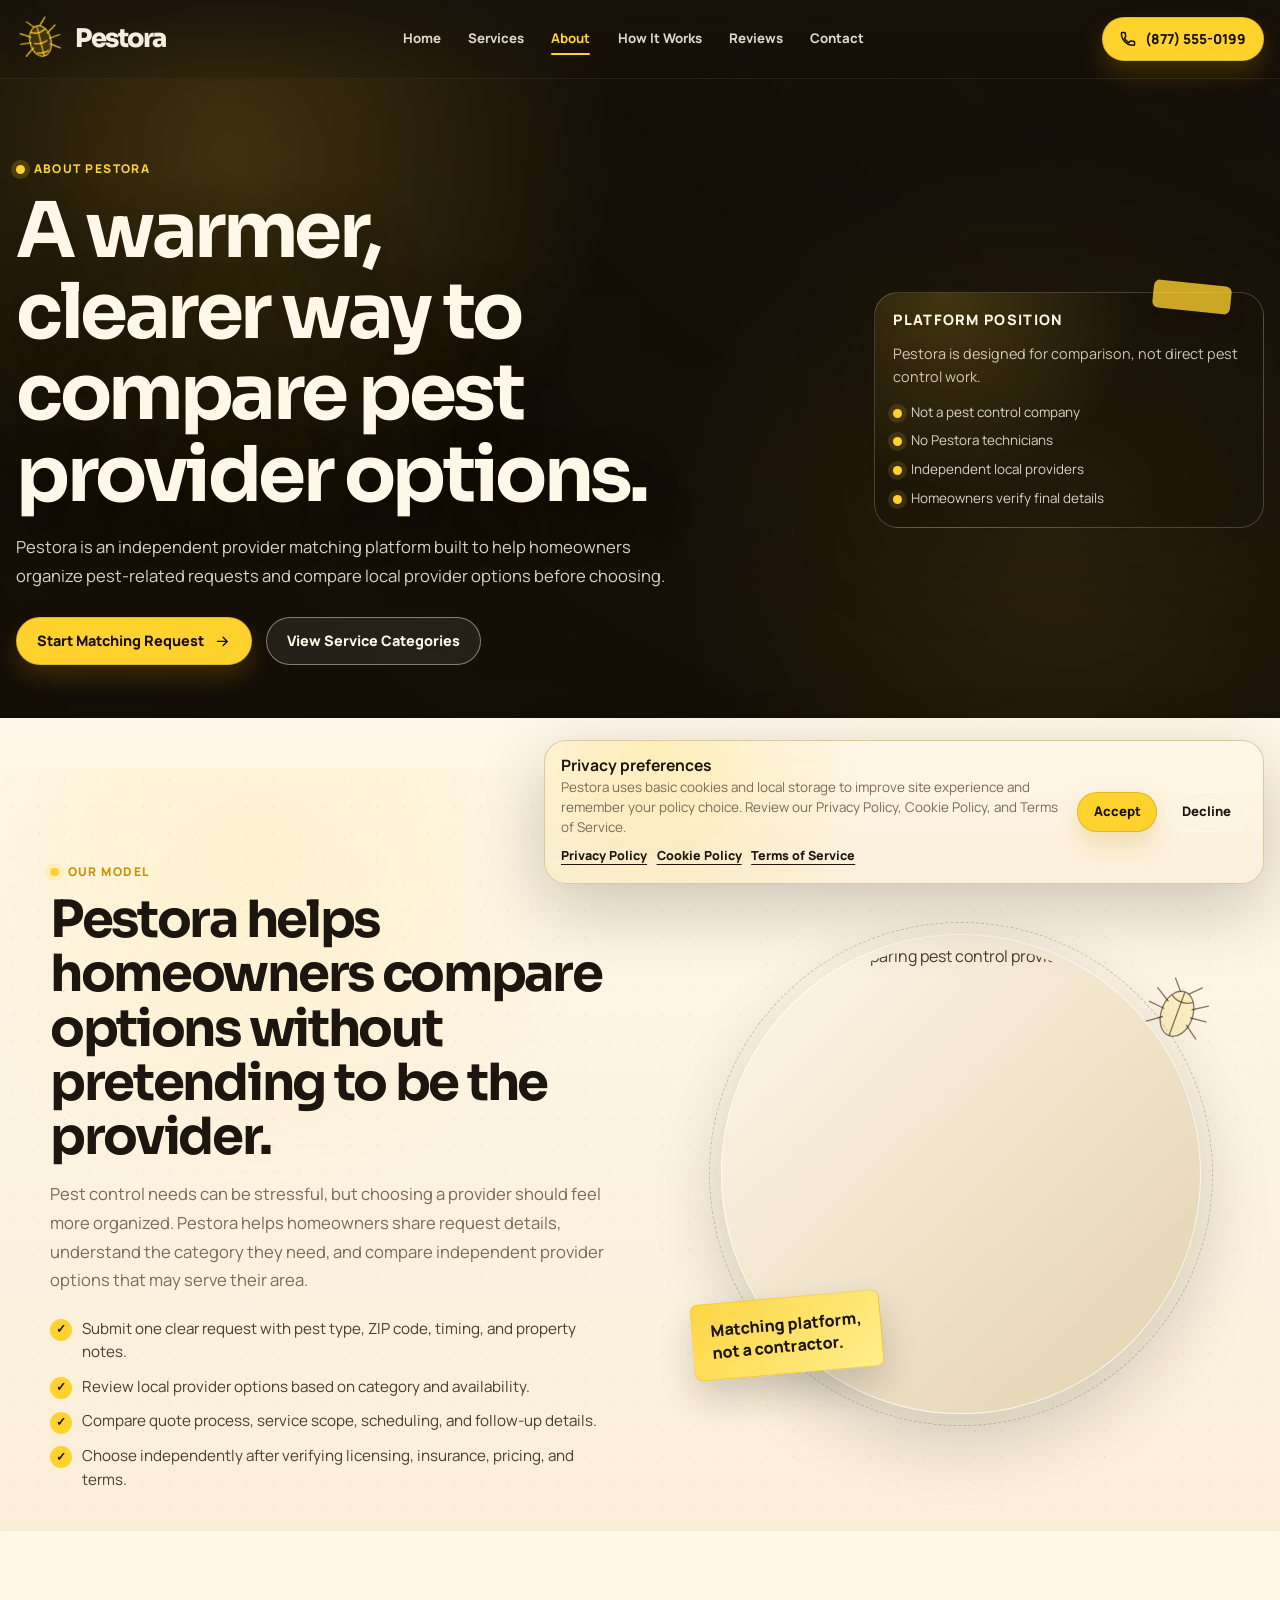
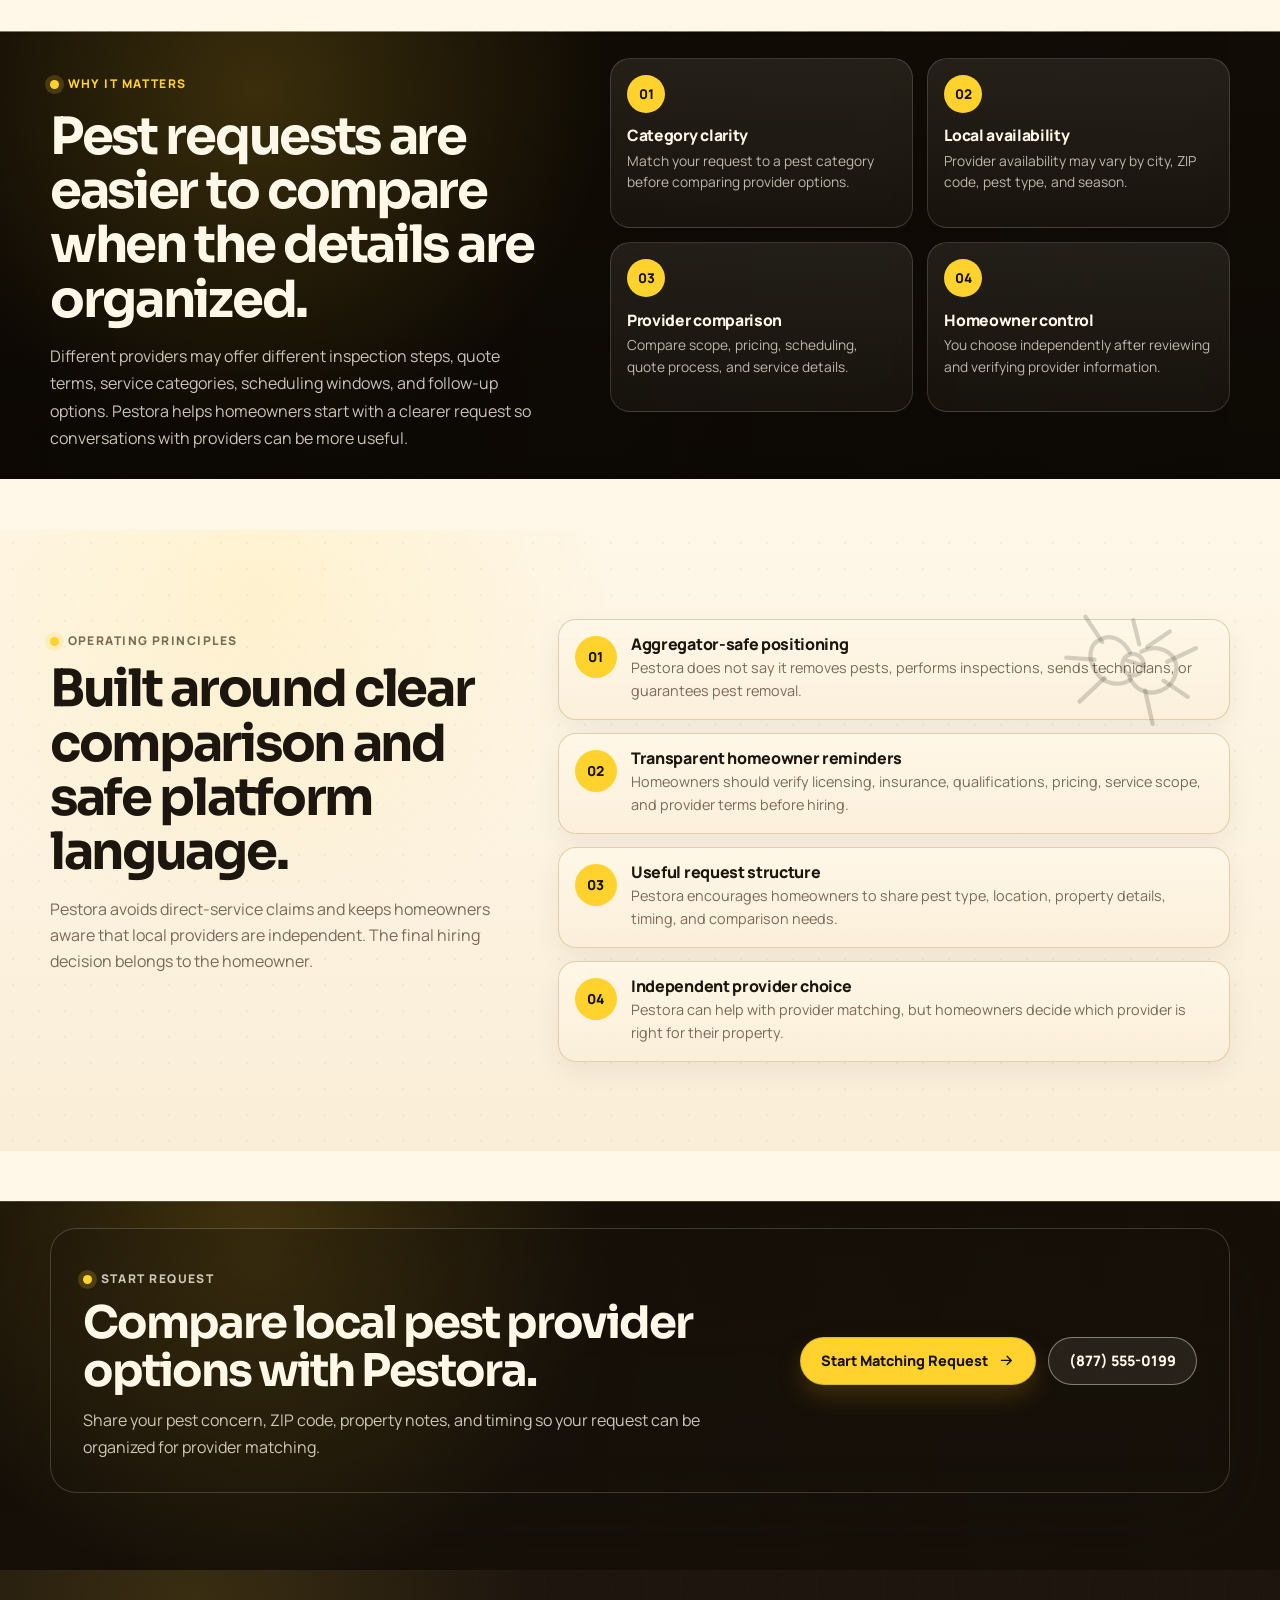
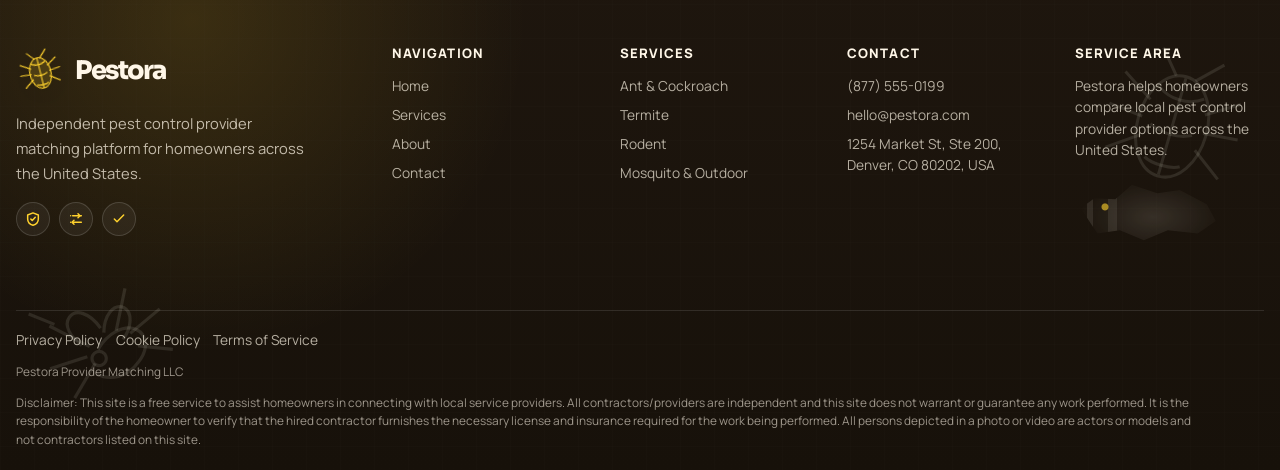
==== about.html @ 991c5f92 "add structure and styles" ====
<!DOCTYPE html>
<html lang="en">

<head>
    <meta charset="UTF-8">
    <meta name="viewport" content="width=device-width, initial-scale=1.0">
    <title>About Pestora | Independent Pest Provider Matching Platform</title>
    <meta name="description"
        content="Learn how Pestora helps homeowners organize pest control requests and compare independent local provider options.">

    <link rel="icon" type="image/svg+xml" href="./assets/icons/favicon.svg">
    <link rel="icon" type="image/x-icon" href="./assets/icons/favicon.ico">

    <link rel="stylesheet" href="./css/style.css">
</head>

<body>
    <div data-site-header></div>

    <main id="main">
        <section class="about-hero" aria-labelledby="aboutHeroTitle">
            <div class="container-wide about-hero-grid">
                <div class="about-hero-copy reveal-up">
                    <p class="eyebrow">About Pestora</p>

                    <h1 id="aboutHeroTitle">
                        A warmer, clearer way to compare pest provider options.
                    </h1>

                    <p class="lead">
                        <span data-company-name>Pestora</span> is an independent provider matching platform built to
                        help
                        homeowners organize pest-related requests and compare local provider options before choosing.
                    </p>

                    <div class="about-hero-actions">
                        <a class="btn btn-primary" href="contact.html">
                            <span>Start Matching Request</span>
                            <svg viewBox="0 0 24 24" aria-hidden="true">
                                <path d="M5 12h14M13 6l6 6-6 6"></path>
                            </svg>
                        </a>

                        <a class="btn btn-ghost" href="services.html">
                            <span>View Service Categories</span>
                        </a>
                    </div>
                </div>

                <aside class="about-hero-card reveal-up" aria-label="Pestora platform position">
                    <h2>Platform position</h2>

                    <p>
                        Pestora is designed for comparison, not direct pest control work.
                    </p>

                    <ul class="about-hero-list">
                        <li>Not a pest control company</li>
                        <li>No Pestora technicians</li>
                        <li>Independent local providers</li>
                        <li>Homeowners verify final details</li>
                    </ul>
                </aside>
            </div>

            <div class="torn-paper-bottom" aria-hidden="true"></div>
        </section>

        <section class="about-model paper-section" aria-labelledby="aboutModelTitle">
            <div class="container about-model-grid">
                <div class="about-model-copy reveal-up">
                    <p class="eyebrow">Our model</p>

                    <h2 id="aboutModelTitle">
                        Pestora helps homeowners compare options without pretending to be the provider.
                    </h2>

                    <p class="lead">
                        Pest control needs can be stressful, but choosing a provider should feel more organized.
                        Pestora helps homeowners share request details, understand the category they need, and compare
                        independent provider options that may serve their area.
                    </p>

                    <ul class="about-model-list" aria-label="How Pestora helps">
                        <li>Submit one clear request with pest type, ZIP code, timing, and property notes.</li>
                        <li>Review local provider options based on category and availability.</li>
                        <li>Compare quote process, service scope, scheduling, and follow-up details.</li>
                        <li>Choose independently after verifying licensing, insurance, pricing, and terms.</li>
                    </ul>
                </div>

                <div class="about-model-media reveal-up">
                    <div class="about-round-photo">
                        <img src="./assets/images/about-pestora.jpg"
                            alt="Homeowner comparing pest control provider options" loading="lazy">
                    </div>

                    <div class="paper-note about-floating-note">
                        Matching platform,<br>
                        not a contractor.
                    </div>

                    <div class="about-floating-bug" aria-hidden="true">
                        <svg viewBox="0 0 96 96">
                            <path d="M27 52c0-17 9-31 21-31s21 14 21 31-9 31-21 31-21-14-21-31Z"></path>
                            <path d="M34 31c8 6 20 6 28 0"></path>
                            <path d="M48 22v60"></path>
                            <path d="M31 40 12 28M29 51 8 49M31 62 13 75"></path>
                            <path d="M65 40l19-12M67 51l21-2M65 62l18 13"></path>
                            <path d="M42 22 30 8M54 22 68 8"></path>
                        </svg>
                    </div>
                </div>
            </div>

            <div class="torn-paper-bottom" aria-hidden="true"></div>
        </section>

        <section class="about-dark-strip" aria-labelledby="aboutStripTitle">
            <div class="torn-paper-top" aria-hidden="true"></div>

            <div class="container about-strip-grid">
                <div class="about-strip-copy reveal-up">
                    <p class="eyebrow">Why it matters</p>

                    <h2 id="aboutStripTitle">
                        Pest requests are easier to compare when the details are organized.
                    </h2>

                    <p>
                        Different providers may offer different inspection steps, quote terms, service categories,
                        scheduling windows, and follow-up options. Pestora helps homeowners start with a clearer request
                        so conversations with providers can be more useful.
                    </p>
                </div>

                <div class="about-strip-points">
                    <article class="about-strip-point reveal-up">
                        <span>01</span>
                        <h3>Category clarity</h3>
                        <p>
                            Match your request to a pest category before comparing provider options.
                        </p>
                    </article>

                    <article class="about-strip-point reveal-up">
                        <span>02</span>
                        <h3>Local availability</h3>
                        <p>
                            Provider availability may vary by city, ZIP code, pest type, and season.
                        </p>
                    </article>

                    <article class="about-strip-point reveal-up">
                        <span>03</span>
                        <h3>Provider comparison</h3>
                        <p>
                            Compare scope, pricing, scheduling, quote process, and service details.
                        </p>
                    </article>

                    <article class="about-strip-point reveal-up">
                        <span>04</span>
                        <h3>Homeowner control</h3>
                        <p>
                            You choose independently after reviewing and verifying provider information.
                        </p>
                    </article>
                </div>
            </div>

            <div class="torn-paper-bottom" aria-hidden="true"></div>
        </section>

        <section class="about-values paper-section" aria-labelledby="aboutValuesTitle">
            <div class="decor-insect" aria-hidden="true">
                <svg viewBox="0 0 80 80">
                    <path d="M38 35c-5-5-11-6-15-2-5 4-3 11 2 15 5 5 13 4 17-1"></path>
                    <path d="M43 33c5-5 12-5 16-1 4 5 3 12-2 16-5 4-12 3-16-2"></path>
                    <path d="M38 39h8"></path>
                    <path d="M24 34 13 25M23 43 10 46M30 50 22 64"></path>
                    <path d="M56 34 67 24M57 43l13 4M50 50l8 14"></path>
                    <path d="M41 30 35 20M45 30l8-10"></path>
                    <circle cx="41" cy="40" r="5"></circle>
                </svg>
            </div>

            <div class="container about-values-grid">
                <div class="about-values-copy reveal-up">
                    <p class="eyebrow">Operating principles</p>

                    <h2 id="aboutValuesTitle">
                        Built around clear comparison and safe platform language.
                    </h2>

                    <p>
                        Pestora avoids direct-service claims and keeps homeowners aware that local providers are
                        independent. The final hiring decision belongs to the homeowner.
                    </p>
                </div>

                <div class="values-list">
                    <article class="value-card reveal-up">
                        <div class="value-number" aria-hidden="true">01</div>
                        <div>
                            <h3>Aggregator-safe positioning</h3>
                            <p>
                                Pestora does not say it removes pests, performs inspections, sends technicians, or
                                guarantees pest removal.
                            </p>
                        </div>
                    </article>

                    <article class="value-card reveal-up">
                        <div class="value-number" aria-hidden="true">02</div>
                        <div>
                            <h3>Transparent homeowner reminders</h3>
                            <p>
                                Homeowners should verify licensing, insurance, qualifications, pricing, service scope,
                                and provider terms before hiring.
                            </p>
                        </div>
                    </article>

                    <article class="value-card reveal-up">
                        <div class="value-number" aria-hidden="true">03</div>
                        <div>
                            <h3>Useful request structure</h3>
                            <p>
                                Pestora encourages homeowners to share pest type, location, property details, timing,
                                and comparison needs.
                            </p>
                        </div>
                    </article>

                    <article class="value-card reveal-up">
                        <div class="value-number" aria-hidden="true">04</div>
                        <div>
                            <h3>Independent provider choice</h3>
                            <p>
                                Pestora can help with provider matching, but homeowners decide which provider is right
                                for their property.
                            </p>
                        </div>
                    </article>
                </div>
            </div>
        </section>

        <section class="about-cta" aria-labelledby="aboutCtaTitle">
            <div class="torn-paper-top" aria-hidden="true"></div>

            <div class="container">
                <div class="about-cta-inner reveal-up">
                    <div>
                        <p class="eyebrow">Start request</p>

                        <h2 id="aboutCtaTitle">
                            Compare local pest provider options with Pestora.
                        </h2>

                        <p>
                            Share your pest concern, ZIP code, property notes, and timing so your request can be
                            organized for provider matching.
                        </p>
                    </div>

                    <div class="about-cta-actions">
                        <a class="btn btn-primary" href="contact.html">
                            <span>Start Matching Request</span>
                            <svg viewBox="0 0 24 24" aria-hidden="true">
                                <path d="M5 12h14M13 6l6 6-6 6"></path>
                            </svg>
                        </a>

                        <a class="btn btn-ghost" href="tel:+18775550199" data-phone-link>
                            <span data-phone-button-text>Call Pestora</span>
                        </a>
                    </div>
                </div>
            </div>
        </section>
    </main>

    <div data-site-footer></div>
    <div data-policy-banner></div>

    <script src="./js/config.js"></script>
    <script src="./js/main.js"></script>
    <script src="./js/about.js"></script>
</body>

</html>
---- css/style.css ----
@import url("https://fonts.googleapis.com/css2?family=Manrope:wght@400;500;600;700;800&family=Sora:wght@500;600;700;800&display=swap");

@import url("./home.css");
@import url("./services.css");
@import url("./about.css");
@import url("./contact.css");
@import url("./service-page.css");
@import url("./legal.css");

:root {
    --color-bg: #F2E6D1;
    --color-paper: #FFF7E8;
    --color-paper-2: #EAD7B8;

    --color-surface: #FFFFFF;
    --color-surface-warm: #FAEED8;

    --color-heading: #1D160E;
    --color-text: #493D2F;
    --color-muted: #7B6A55;

    --color-accent: #FFD22E;
    --color-accent-hover: #E7B900;
    --color-accent-strong: #C79200;
    --color-accent-soft: #FFF0A8;

    --color-dark: #17110A;
    --color-dark-soft: #2A2117;

    --color-border: #D8C49D;
    --color-border-dark: rgba(255, 255, 255, 0.18);

    --shadow-soft: 0 18px 48px rgba(29, 22, 14, 0.10);
    --shadow-card: 0 14px 36px rgba(29, 22, 14, 0.13);
    --shadow-deep: 0 28px 80px rgba(23, 17, 10, 0.28);

    --font-body: "Manrope", sans-serif;
    --font-heading: "Sora", sans-serif;

    --container: 1180px;
    --container-wide: 1320px;

    --header-height: 78px;

    --radius-sm: 12px;
    --radius-md: 18px;
    --radius-lg: 24px;
    --radius-xl: 34px;

    --transition: 220ms ease;
    --transition-slow: 420ms cubic-bezier(.2, .8, .2, 1);
}

*,
*::before,
*::after {
    box-sizing: border-box;
}

html {
    min-width: 320px;
    scroll-behavior: smooth;
    overflow-x: clip;
    background: var(--color-bg);
}

body {
    margin: 0;
    min-width: 320px;
    overflow-x: clip;
    color: var(--color-text);
    font-family: var(--font-body);
    font-size: 16px;
    line-height: 1.65;
    background:
        radial-gradient(circle at 12% 10%, rgba(255, 210, 46, 0.13), transparent 25rem),
        radial-gradient(circle at 90% 20%, rgba(120, 82, 41, 0.12), transparent 28rem),
        linear-gradient(180deg, rgba(255, 247, 232, 0.8), rgba(242, 230, 209, 1)),
        var(--color-bg);
}

body::before {
    content: "";
    position: fixed;
    inset: 0;
    z-index: -2;
    pointer-events: none;
    opacity: 0.33;
    background-image:
        linear-gradient(rgba(29, 22, 14, 0.025) 1px, transparent 1px),
        linear-gradient(90deg, rgba(29, 22, 14, 0.025) 1px, transparent 1px);
    background-size: 38px 38px;
    mask-image: linear-gradient(to bottom, rgba(0, 0, 0, 0.9), transparent 75%);
}

body::after {
    content: "";
    position: fixed;
    inset: 0;
    z-index: -1;
    pointer-events: none;
    opacity: 0.22;
    background-image:
        radial-gradient(circle at 20% 30%, rgba(29, 22, 14, 0.16) 0 1px, transparent 1.3px),
        radial-gradient(circle at 70% 60%, rgba(29, 22, 14, 0.12) 0 1px, transparent 1.2px);
    background-size: 34px 34px, 47px 47px;
    mix-blend-mode: multiply;
}

body.menu-open {
    overflow: hidden;
}

img,
picture,
svg {
    display: block;
    max-width: 100%;
}

img {
    height: auto;
}

svg {
    width: 1em;
    height: 1em;
}

a {
    color: inherit;
    text-decoration: none;
}

button,
input,
textarea,
select {
    font: inherit;
}

button {
    cursor: pointer;
}

button,
input,
textarea,
select {
    border-radius: 0;
}

:focus-visible {
    outline: 3px solid rgba(255, 210, 46, 0.92);
    outline-offset: 4px;
}

::selection {
    color: var(--color-dark);
    background: var(--color-accent);
}

main {
    position: relative;
    z-index: 1;
}

section {
    position: relative;
}

h1,
h2,
h3,
h4 {
    margin: 0;
    color: var(--color-heading);
    font-family: var(--font-heading);
    line-height: 1.06;
    letter-spacing: -0.045em;
}

h1 {
    font-size: clamp(2.6rem, 6vw, 5.2rem);
}

h2 {
    font-size: clamp(2rem, 4vw, 3.4rem);
}

h3 {
    font-size: clamp(1.18rem, 2vw, 1.6rem);
}

p {
    margin: 0;
}

address {
    font-style: normal;
}

.container {
    width: min(100% - 32px, var(--container));
    margin-inline: auto;
}

.container-wide {
    width: min(100% - 32px, var(--container-wide));
    margin-inline: auto;
}

.section {
    padding-block: clamp(3.2rem, 7vw, 6.6rem);
}

.section-tight {
    padding-block: clamp(2.4rem, 5vw, 4.6rem);
}

.section-heading {
    max-width: 760px;
    margin-inline: auto;
    text-align: center;
}

.section-heading-left {
    margin-inline: 0;
    text-align: left;
}

.section-heading .eyebrow,
.section-heading-left .eyebrow,
.eyebrow,
.kicker {
    display: inline-flex;
    align-items: center;
    gap: 0.55rem;
    width: fit-content;
    margin-bottom: 0.95rem;
    color: var(--color-accent-strong);
    font-size: 0.75rem;
    font-weight: 800;
    line-height: 1;
    letter-spacing: 0.12em;
    text-transform: uppercase;
}

.eyebrow::before,
.kicker::before {
    content: "";
    width: 0.55rem;
    height: 0.55rem;
    border-radius: 999px;
    background: var(--color-accent);
    box-shadow: 0 0 0 5px rgba(255, 210, 46, 0.18);
}

.section-heading p,
.section-heading-left p,
.lead {
    max-width: 660px;
    margin-top: 1.05rem;
    color: var(--color-muted);
    font-size: clamp(1rem, 1.3vw, 1.12rem);
    line-height: 1.72;
}

.text-link {
    display: inline-flex;
    align-items: center;
    gap: 0.45rem;
    color: var(--color-heading);
    font-weight: 800;
    text-decoration: underline;
    text-decoration-color: rgba(199, 146, 0, 0.35);
    text-decoration-thickness: 2px;
    text-underline-offset: 5px;
    transition: color var(--transition), text-decoration-color var(--transition);
}

.text-link:hover {
    color: var(--color-accent-strong);
    text-decoration-color: var(--color-accent);
}

.skip-link {
    position: fixed;
    top: 1rem;
    left: 1rem;
    z-index: 999;
    transform: translateY(-160%);
    padding: 0.75rem 1rem;
    border-radius: 999px;
    color: var(--color-dark);
    background: var(--color-accent);
    font-weight: 800;
    box-shadow: var(--shadow-card);
    transition: transform var(--transition);
}

.skip-link:focus {
    transform: translateY(0);
}

.btn {
    --btn-bg: var(--color-accent);
    --btn-color: var(--color-dark);
    --btn-border: rgba(29, 22, 14, 0.14);

    position: relative;
    isolation: isolate;
    display: inline-flex;
    align-items: center;
    justify-content: center;
    gap: 0.65rem;
    min-height: 48px;
    padding: 0.78rem 1.25rem;
    overflow: hidden;
    border: 1px solid var(--btn-border);
    border-radius: 999px;
    color: var(--btn-color);
    background: var(--btn-bg);
    font-size: 0.9rem;
    font-weight: 850;
    line-height: 1;
    box-shadow: 0 12px 24px rgba(199, 146, 0, 0.22);
    transition:
        transform var(--transition),
        box-shadow var(--transition),
        background var(--transition),
        color var(--transition),
        border-color var(--transition);
}

.btn::before {
    content: "";
    position: absolute;
    inset: 1px;
    z-index: -1;
    border-radius: inherit;
    background:
        linear-gradient(110deg, transparent 0%, rgba(255, 255, 255, 0.55) 42%, transparent 62%);
    transform: translateX(-140%);
    transition: transform 700ms ease;
}

.btn:hover {
    transform: translateY(-2px);
    background: var(--color-accent-hover);
    box-shadow: 0 16px 34px rgba(199, 146, 0, 0.28);
}

.btn:hover::before {
    transform: translateX(140%);
}

.btn svg {
    width: 1.05rem;
    height: 1.05rem;
    fill: none;
    stroke: currentColor;
    stroke-width: 2;
    stroke-linecap: round;
    stroke-linejoin: round;
}

.btn-primary {
    --btn-bg: var(--color-accent);
    --btn-color: var(--color-dark);
}

.btn-secondary,
.btn-ghost {
    --btn-bg: rgba(255, 247, 232, 0.08);
    --btn-color: currentColor;
    --btn-border: rgba(255, 255, 255, 0.42);

    box-shadow: none;
    backdrop-filter: blur(14px);
}

.btn-ghost:hover,
.btn-secondary:hover {
    color: var(--color-dark);
    border-color: var(--color-accent);
    background: var(--color-accent);
}

.btn-dark {
    --btn-bg: var(--color-dark);
    --btn-color: var(--color-paper);
    --btn-border: rgba(255, 255, 255, 0.12);

    box-shadow: 0 18px 40px rgba(23, 17, 10, 0.22);
}

.btn-dark:hover {
    color: var(--color-dark);
    background: var(--color-accent);
}

.btn-small {
    min-height: 40px;
    padding: 0.62rem 0.95rem;
    font-size: 0.82rem;
}

.paper-section {
    position: relative;
    isolation: isolate;
    background:
        radial-gradient(circle at 20% 10%, rgba(255, 210, 46, 0.13), transparent 22rem),
        linear-gradient(180deg, rgba(255, 247, 232, 0.98), rgba(250, 238, 216, 0.96));
}

.paper-section::before {
    content: "";
    position: absolute;
    inset: 0;
    z-index: -2;
    opacity: 0.28;
    pointer-events: none;
    background-image:
        radial-gradient(circle, rgba(29, 22, 14, 0.15) 0 1px, transparent 1.2px);
    background-size: 26px 26px;
}

.torn-top::before,
.torn-bottom::after {
    content: "";
    position: absolute;
    left: 0;
    z-index: 5;
    width: 100%;
    height: clamp(28px, 4vw, 54px);
    pointer-events: none;
    background:
        linear-gradient(135deg, transparent 0 28%, currentColor 29% 72%, transparent 73% 100%) 0 0 / 86px 100% repeat-x,
        linear-gradient(45deg, transparent 0 33%, currentColor 34% 70%, transparent 71% 100%) 22px 0 / 102px 100% repeat-x;
    color: var(--color-paper);
    filter: drop-shadow(0 6px 5px rgba(29, 22, 14, 0.08));
}

.torn-top::before {
    top: -1px;
    transform: rotate(180deg);
}

.torn-bottom::after {
    bottom: -1px;
}

.torn-paper-top,
.torn-paper-bottom {
    position: absolute;
    left: 0;
    z-index: 7;
    width: 100%;
    height: clamp(30px, 4vw, 58px);
    pointer-events: none;
    color: var(--color-paper);
    background:
        radial-gradient(36px 20px at 18px 3px, transparent 18px, currentColor 19px),
        radial-gradient(44px 24px at 52px 2px, transparent 21px, currentColor 22px),
        radial-gradient(40px 22px at 88px 4px, transparent 19px, currentColor 20px);
    background-size: 122px 100%;
    background-repeat: repeat-x;
    filter: drop-shadow(0 7px 6px rgba(29, 22, 14, 0.12));
}

.torn-paper-top {
    top: -1px;
    transform: rotate(180deg);
}

.torn-paper-bottom {
    bottom: -1px;
}

.paper-note {
    display: inline-flex;
    align-items: center;
    justify-content: center;
    max-width: 230px;
    padding: 1rem 1.15rem;
    border: 1px solid rgba(199, 146, 0, 0.28);
    border-radius: 8px;
    color: var(--color-heading);
    background:
        linear-gradient(135deg, rgba(255, 210, 46, 0.88), rgba(255, 239, 137, 0.95));
    font-weight: 850;
    line-height: 1.35;
    box-shadow: 0 18px 35px rgba(29, 22, 14, 0.18);
    transform: rotate(-5deg);
}

.insect-line,
.decor-insect {
    position: absolute;
    z-index: 2;
    color: rgba(29, 22, 14, 0.16);
    pointer-events: none;
}

.decor-insect svg,
.insect-line svg {
    width: 100%;
    height: 100%;
    fill: none;
    stroke: currentColor;
    stroke-width: 2;
    stroke-linecap: round;
    stroke-linejoin: round;
}

.site-header {
    position: fixed;
    top: 0;
    left: 0;
    z-index: 100;
    width: 100%;
    min-height: var(--header-height);
    color: rgba(255, 247, 232, 0.96);
    background:
        linear-gradient(180deg, rgba(23, 17, 10, 0.74), rgba(23, 17, 10, 0.18));
    backdrop-filter: blur(12px);
    border-bottom: 1px solid rgba(255, 255, 255, 0.08);
}

.site-header-inner {
    display: grid;
    grid-template-columns: auto 1fr auto;
    align-items: center;
    gap: clamp(1rem, 2vw, 2.4rem);
    min-height: var(--header-height);
}

.site-logo {
    display: inline-flex;
    align-items: center;
    gap: 0.7rem;
    width: fit-content;
    min-width: 0;
    color: inherit;
}

.site-logo-mark {
    position: relative;
    display: inline-flex;
    align-items: center;
    justify-content: center;
    width: 3rem;
    min-width: 3rem;
    height: 3rem;
    color: var(--color-accent);
    transform: rotate(-14deg);
    transition:
        color var(--transition),
        transform var(--transition-slow),
        filter var(--transition);
}

.site-logo-mark svg {
    width: 100%;
    height: 100%;
    fill: rgba(255, 210, 46, 0.16);
    stroke: currentColor;
    stroke-width: 2.2;
    stroke-linecap: round;
    stroke-linejoin: round;
    filter: drop-shadow(0 6px 12px rgba(0, 0, 0, 0.22));
}

.site-logo:hover .site-logo-mark {
    color: var(--color-accent-hover);
    transform: rotate(-8deg) translateY(-1px);
    filter: saturate(1.2);
}

.site-logo-text {
    display: block;
    color: currentColor;
    font-family: var(--font-heading);
    font-size: clamp(1.35rem, 2vw, 2rem);
    font-weight: 800;
    line-height: 1;
    letter-spacing: -0.06em;
}

.site-logo-copy {
    display: grid;
    gap: 0.08rem;
}

.site-nav {
    display: flex;
    align-items: center;
    justify-content: center;
    gap: clamp(0.5rem, 1vw, 1.2rem);
}

.site-nav-link {
    position: relative;
    padding: 0.7rem 0.45rem;
    color: currentColor;
    font-size: 0.83rem;
    font-weight: 750;
    opacity: 0.9;
    transition: color var(--transition), opacity var(--transition);
}

.site-nav-link::after {
    content: "";
    position: absolute;
    left: 0.45rem;
    right: 0.45rem;
    bottom: 0.36rem;
    height: 2px;
    border-radius: 999px;
    background: var(--color-accent);
    transform: scaleX(0);
    transform-origin: right;
    transition: transform var(--transition);
}

.site-nav-link:hover,
.site-nav-link.is-active {
    opacity: 1;
    color: var(--color-accent);
}

.site-nav-link:hover::after,
.site-nav-link.is-active::after {
    transform: scaleX(1);
    transform-origin: left;
}

.site-header-actions {
    display: inline-flex;
    align-items: center;
    justify-content: flex-end;
    gap: 0.75rem;
}

.header-phone {
    display: inline-flex;
    align-items: center;
    justify-content: center;
    gap: 0.55rem;
    min-height: 44px;
    padding: 0.72rem 1.08rem;
    border: 1px solid rgba(29, 22, 14, 0.12);
    border-radius: 999px;
    color: var(--color-dark);
    background: var(--color-accent);
    font-size: 0.86rem;
    font-weight: 900;
    line-height: 1;
    box-shadow: 0 12px 26px rgba(199, 146, 0, 0.24);
    transition:
        transform var(--transition),
        background var(--transition),
        box-shadow var(--transition);
}

.header-phone:hover {
    transform: translateY(-2px);
    background: var(--color-accent-hover);
    box-shadow: 0 18px 36px rgba(199, 146, 0, 0.28);
}

.header-phone-icon {
    display: inline-flex;
    width: 1rem;
    height: 1rem;
}

.header-phone svg {
    width: 1rem;
    height: 1rem;
    fill: none;
    stroke: currentColor;
    stroke-width: 2.3;
    stroke-linecap: round;
    stroke-linejoin: round;
}

.menu-toggle,
.mobile-menu-close {
    display: none;
    align-items: center;
    justify-content: center;
    width: 46px;
    height: 46px;
    border: 1px solid rgba(255, 255, 255, 0.24);
    border-radius: 999px;
    color: currentColor;
    background: rgba(255, 247, 232, 0.08);
    backdrop-filter: blur(14px);
    transition:
        transform var(--transition),
        background var(--transition),
        color var(--transition),
        border-color var(--transition);
}

.menu-toggle:hover,
.mobile-menu-close:hover {
    transform: translateY(-1px);
    color: var(--color-dark);
    border-color: var(--color-accent);
    background: var(--color-accent);
}

.menu-toggle svg,
.mobile-menu-close svg {
    width: 1.35rem;
    height: 1.35rem;
    fill: none;
    stroke: currentColor;
    stroke-width: 2.3;
    stroke-linecap: round;
    stroke-linejoin: round;
}

.mobile-menu {
    position: fixed;
    inset: 0;
    z-index: 220;
    display: grid;
    place-items: stretch;
}

.mobile-menu[hidden] {
    display: none;
}

.mobile-menu-backdrop {
    position: absolute;
    inset: 0;
    border: 0;
    background: rgba(23, 17, 10, 0.72);
    backdrop-filter: blur(7px);
    opacity: 0;
    transition: opacity 260ms ease;
}

.mobile-menu-panel {
    position: relative;
    justify-self: end;
    display: grid;
    grid-template-rows: auto auto auto 1fr;
    gap: 1.2rem;
    width: min(100%, 440px);
    min-height: 100dvh;
    padding: 1.05rem;
    color: var(--color-heading);
    background:
        radial-gradient(circle at 20% 0%, rgba(255, 210, 46, 0.24), transparent 17rem),
        linear-gradient(180deg, var(--color-paper), var(--color-surface-warm));
    box-shadow: -28px 0 90px rgba(23, 17, 10, 0.34);
    transform: translateX(105%);
    transition: transform 320ms cubic-bezier(.2, .8, .2, 1);
    overflow-y: auto;
}

.mobile-menu.is-open .mobile-menu-backdrop {
    opacity: 1;
}

.mobile-menu.is-open .mobile-menu-panel {
    transform: translateX(0);
}

.mobile-menu-top {
    display: flex;
    align-items: center;
    justify-content: space-between;
    gap: 1rem;
    padding-bottom: 0.75rem;
    border-bottom: 1px solid rgba(216, 196, 157, 0.7);
}

.mobile-menu-top .site-logo {
    color: var(--color-heading);
}

.mobile-menu-top .site-logo-mark {
    color: var(--color-accent-strong);
}

.mobile-menu-close {
    display: inline-flex;
    color: var(--color-heading);
    border-color: rgba(29, 22, 14, 0.14);
    background: rgba(255, 255, 255, 0.45);
}

.mobile-nav {
    display: grid;
    gap: 0.45rem;
}

.mobile-nav-link {
    display: flex;
    align-items: center;
    justify-content: space-between;
    min-height: 48px;
    padding: 0.85rem 0.95rem;
    border: 1px solid rgba(216, 196, 157, 0.76);
    border-radius: 16px;
    color: var(--color-heading);
    background: rgba(255, 255, 255, 0.38);
    font-weight: 850;
    transition:
        transform var(--transition),
        border-color var(--transition),
        background var(--transition);
}

.mobile-nav-link::after {
    content: "→";
    color: var(--color-accent-strong);
}

.mobile-nav-link:hover,
.mobile-nav-link.is-active {
    transform: translateX(3px);
    border-color: var(--color-accent);
    background: rgba(255, 210, 46, 0.2);
}

.mobile-menu-services {
    display: grid;
    gap: 0.7rem;
    padding: 0.95rem;
    border: 1px dashed rgba(123, 106, 85, 0.45);
    border-radius: 20px;
    background: rgba(255, 247, 232, 0.58);
}

.mobile-menu-label {
    color: var(--color-muted);
    font-size: 0.78rem;
    font-weight: 850;
    letter-spacing: 0.1em;
    text-transform: uppercase;
}

.mobile-service-list {
    display: grid;
    grid-template-columns: 1fr 1fr;
    gap: 0.55rem;
}

.mobile-service-link {
    display: flex;
    align-items: center;
    min-height: 42px;
    padding: 0.7rem 0.75rem;
    border: 1px solid rgba(216, 196, 157, 0.68);
    border-radius: 14px;
    color: var(--color-heading);
    background: rgba(255, 255, 255, 0.48);
    font-size: 0.85rem;
    font-weight: 800;
}

.mobile-service-link:hover {
    border-color: var(--color-accent);
    background: rgba(255, 210, 46, 0.18);
}

.mobile-menu-contact {
    align-self: end;
    display: grid;
    gap: 0.65rem;
    padding-top: 0.5rem;
}

.mobile-menu-contact a {
    display: flex;
    align-items: center;
    gap: 0.65rem;
    min-height: 46px;
    padding: 0.8rem 0.95rem;
    border-radius: 999px;
    color: var(--color-paper);
    background: var(--color-dark);
    font-size: 0.9rem;
    font-weight: 850;
}

.mobile-menu-contact svg {
    width: 1rem;
    height: 1rem;
    fill: none;
    stroke: var(--color-accent);
    stroke-width: 2.3;
    stroke-linecap: round;
    stroke-linejoin: round;
}

.service-card {
    position: relative;
    min-height: 320px;
    overflow: hidden;
    border-radius: 20px;
    background: var(--color-dark);
    box-shadow: var(--shadow-card);
}

.service-card a {
    position: absolute;
    inset: 0;
    display: grid;
    align-content: end;
    min-height: 100%;
    color: var(--color-paper);
}

.service-card-media,
.service-card-media img,
.service-card-shade {
    position: absolute;
    inset: 0;
}

.service-card-media img {
    width: 100%;
    height: 100%;
    object-fit: cover;
    transform: scale(1.01);
    filter: saturate(1.05) contrast(1.02) brightness(0.78);
    transition:
        transform 700ms ease,
        filter var(--transition-slow);
}

.service-card-shade {
    z-index: 1;
    background:
        linear-gradient(180deg, rgba(23, 17, 10, 0.08), rgba(23, 17, 10, 0.28) 38%, rgba(23, 17, 10, 0.84)),
        radial-gradient(circle at 20% 18%, rgba(255, 210, 46, 0.28), transparent 16rem);
}

.service-card::before {
    content: "";
    position: absolute;
    inset: 0;
    z-index: 4;
    border: 1px solid rgba(255, 255, 255, 0.16);
    border-radius: inherit;
    pointer-events: none;
    transition: border-color var(--transition), box-shadow var(--transition);
}

.service-card::after {
    content: "";
    position: absolute;
    left: 1rem;
    right: 1rem;
    bottom: 0;
    z-index: 5;
    height: 4px;
    border-radius: 999px 999px 0 0;
    background: var(--color-accent);
    transform: scaleX(0);
    transform-origin: left;
    transition: transform var(--transition-slow);
}

.service-card-icon {
    position: absolute;
    top: 1rem;
    left: 1rem;
    z-index: 6;
    display: inline-flex;
    align-items: center;
    justify-content: center;
    width: 52px;
    height: 52px;
    border: 1px solid rgba(255, 255, 255, 0.42);
    border-radius: 999px;
    color: var(--color-heading);
    background: rgba(255, 247, 232, 0.9);
    box-shadow: 0 10px 24px rgba(23, 17, 10, 0.2);
}

.service-card-icon svg {
    width: 2rem;
    height: 2rem;
    fill: none;
    stroke: currentColor;
    stroke-width: 2;
    stroke-linecap: round;
    stroke-linejoin: round;
}

.service-card-content {
    position: relative;
    z-index: 6;
    display: grid;
    gap: 0.38rem;
    padding: 1.25rem;
    padding-right: 4.2rem;
}

.service-card-content p {
    color: rgba(255, 210, 46, 0.92);
    font-size: 0.73rem;
    font-weight: 900;
    letter-spacing: 0.08em;
    text-transform: uppercase;
}

.service-card-content h3 {
    color: var(--color-paper);
    font-size: clamp(1.28rem, 2vw, 1.75rem);
    letter-spacing: -0.055em;
}

.service-card-content span {
    max-width: 32ch;
    color: rgba(255, 247, 232, 0.82);
    font-size: 0.87rem;
    line-height: 1.5;
}

.service-card-arrow {
    position: absolute;
    right: 1.1rem;
    bottom: 1.15rem;
    z-index: 6;
    display: inline-flex;
    align-items: center;
    justify-content: center;
    width: 42px;
    height: 42px;
    border-radius: 999px;
    color: var(--color-dark);
    background: var(--color-accent);
    transition:
        transform var(--transition),
        background var(--transition);
}

.service-card-arrow svg {
    width: 1.1rem;
    height: 1.1rem;
    fill: none;
    stroke: currentColor;
    stroke-width: 2.2;
    stroke-linecap: round;
    stroke-linejoin: round;
}

.service-card:hover {
    transform: translateY(-4px);
}

.service-card:hover::before {
    border-color: rgba(255, 210, 46, 0.72);
    box-shadow: inset 0 0 0 1px rgba(255, 210, 46, 0.12);
}

.service-card:hover::after {
    transform: scaleX(1);
}

.service-card:hover .service-card-media img {
    transform: scale(1.045);
    filter: saturate(1.16) contrast(1.04) brightness(0.9);
}

.service-card:hover .service-card-arrow {
    transform: translateX(3px);
    background: var(--color-accent-hover);
}

.faq-list {
    display: grid;
    gap: 0.85rem;
}

.faq-item {
    border: 1px solid rgba(216, 196, 157, 0.78);
    border-radius: 18px;
    overflow: hidden;
    background:
        linear-gradient(180deg, rgba(255, 247, 232, 0.86), rgba(250, 238, 216, 0.82));
    box-shadow: 0 10px 28px rgba(29, 22, 14, 0.06);
}

.faq-item h3 {
    font-family: var(--font-body);
    font-size: 1rem;
    line-height: 1.3;
    letter-spacing: 0;
}

.faq-question {
    display: grid;
    grid-template-columns: 1fr auto;
    align-items: center;
    gap: 1rem;
    width: 100%;
    min-height: 70px;
    padding: 1rem 1.1rem;
    border: 0;
    color: var(--color-heading);
    background: transparent;
    text-align: left;
    font-weight: 850;
}

.faq-toggle {
    display: inline-grid;
    place-items: center;
    width: 32px;
    height: 32px;
    border-radius: 999px;
    color: var(--color-dark);
    background: var(--color-accent);
    font-size: 1.2rem;
    line-height: 1;
    transition: transform var(--transition), background var(--transition);
}

.faq-question[aria-expanded="true"] .faq-toggle {
    transform: rotate(45deg);
    background: var(--color-accent-hover);
}

.faq-answer {
    padding: 0 1.1rem 1.15rem;
    color: var(--color-muted);
    font-size: 0.95rem;
    line-height: 1.7;
}

.form-card {
    border: 1px solid rgba(216, 196, 157, 0.72);
    border-radius: 22px;
    background:
        linear-gradient(180deg, rgba(255, 247, 232, 0.96), rgba(250, 238, 216, 0.9));
    box-shadow: var(--shadow-card);
}

.request-form {
    display: grid;
    gap: 0.8rem;
}

.form-grid {
    display: grid;
    grid-template-columns: 1fr 1fr;
    gap: 0.75rem;
}

.form-field {
    display: grid;
    gap: 0.34rem;
}

.form-field-full {
    grid-column: 1 / -1;
}

.form-field label,
.form-label {
    color: var(--color-heading);
    font-size: 0.78rem;
    font-weight: 850;
}

.form-field input,
.form-field select,
.form-field textarea {
    width: 100%;
    min-height: 44px;
    border: 1px solid rgba(123, 106, 85, 0.28);
    border-radius: 11px;
    color: var(--color-heading);
    background: rgba(255, 255, 255, 0.72);
    padding: 0.75rem 0.85rem;
    font-size: 0.9rem;
    outline: none;
    transition:
        border-color var(--transition),
        box-shadow var(--transition),
        background var(--transition);
}

.form-field textarea {
    min-height: 104px;
    resize: vertical;
}

.form-field input::placeholder,
.form-field textarea::placeholder {
    color: rgba(123, 106, 85, 0.68);
}

.form-field input:focus,
.form-field select:focus,
.form-field textarea:focus {
    border-color: var(--color-accent-strong);
    background: #fff;
    box-shadow: 0 0 0 4px rgba(255, 210, 46, 0.22);
}

.form-field.has-error input,
.form-field.has-error select,
.form-field.has-error textarea,
.form-check.has-error .custom-check {
    border-color: #a94b2b;
    box-shadow: 0 0 0 4px rgba(169, 75, 43, 0.11);
}

.form-check {
    position: relative;
    display: grid;
    grid-template-columns: auto 1fr;
    align-items: start;
    gap: 0.7rem;
    color: var(--color-muted);
    font-size: 0.82rem;
    line-height: 1.45;
}

.form-check input {
    position: absolute;
    opacity: 0;
    pointer-events: none;
}

.custom-check {
    display: inline-flex;
    align-items: center;
    justify-content: center;
    width: 21px;
    height: 21px;
    margin-top: 0.08rem;
    border: 1px solid rgba(123, 106, 85, 0.34);
    border-radius: 7px;
    background: rgba(255, 255, 255, 0.7);
    transition:
        background var(--transition),
        border-color var(--transition),
        box-shadow var(--transition);
}

.custom-check::after {
    content: "";
    width: 10px;
    height: 6px;
    border-left: 2px solid var(--color-dark);
    border-bottom: 2px solid var(--color-dark);
    transform: rotate(-45deg) scale(0);
    transition: transform var(--transition);
}

.form-check input:checked+.custom-check {
    border-color: var(--color-accent-strong);
    background: var(--color-accent);
}

.form-check input:checked+.custom-check::after {
    transform: rotate(-45deg) scale(1);
}

.form-check input:focus-visible+.custom-check {
    outline: 3px solid rgba(255, 210, 46, 0.7);
    outline-offset: 3px;
}

.form-status {
    min-height: 22px;
    color: var(--color-muted);
    font-size: 0.86rem;
    font-weight: 700;
}

.form-status.is-success {
    color: #3f6b28;
}

.form-status.is-error {
    color: #9c3d24;
}

.policy-banner {
    position: fixed;
    right: 1rem;
    bottom: 1rem;
    z-index: 180;
    display: grid;
    grid-template-columns: minmax(0, 1fr) auto;
    gap: 1rem;
    width: min(calc(100vw - 2rem), 720px);
    padding: 1rem;
    border: 1px solid rgba(216, 196, 157, 0.9);
    border-radius: 22px;
    color: var(--color-heading);
    background:
        radial-gradient(circle at 15% 0%, rgba(255, 210, 46, 0.25), transparent 14rem),
        linear-gradient(180deg, rgba(255, 247, 232, 0.96), rgba(250, 238, 216, 0.95));
    box-shadow: 0 22px 70px rgba(23, 17, 10, 0.22);
    transition: transform var(--transition), opacity var(--transition);
}

.policy-banner h2 {
    margin-bottom: 0.25rem;
    font-family: var(--font-body);
    font-size: 0.98rem;
    letter-spacing: 0;
}

.policy-banner p {
    color: var(--color-muted);
    font-size: 0.84rem;
    line-height: 1.5;
}

.policy-banner-links {
    display: flex;
    flex-wrap: wrap;
    gap: 0.6rem;
    margin-top: 0.55rem;
}

.policy-banner-links a {
    color: var(--color-heading);
    font-size: 0.78rem;
    font-weight: 850;
    text-decoration: underline;
    text-decoration-thickness: 1px;
    text-underline-offset: 4px;
}

.policy-banner-actions {
    display: flex;
    align-items: center;
    gap: 0.55rem;
}

[data-policy-banner].is-hiding .policy-banner {
    opacity: 0;
    transform: translateY(12px);
}

.site-footer {
    position: relative;
    isolation: isolate;
    overflow: hidden;
    padding-block: clamp(3.4rem, 6vw, 5.8rem) 1.3rem;
    color: rgba(255, 247, 232, 0.82);
    background:
        radial-gradient(circle at 15% 10%, rgba(255, 210, 46, 0.13), transparent 21rem),
        linear-gradient(180deg, #1e160e, var(--color-dark));
}

.site-footer::before {
    content: "";
    position: absolute;
    inset: 0;
    z-index: -2;
    opacity: 0.22;
    background-image:
        linear-gradient(rgba(255, 255, 255, 0.04) 1px, transparent 1px),
        linear-gradient(90deg, rgba(255, 255, 255, 0.04) 1px, transparent 1px);
    background-size: 34px 34px;
}

.footer-insect {
    position: absolute;
    z-index: -1;
    width: 160px;
    height: 160px;
    color: rgba(255, 247, 232, 0.1);
}

.footer-insect svg {
    width: 100%;
    height: 100%;
    fill: none;
    stroke: currentColor;
    stroke-width: 1.8;
}

.footer-insect-left {
    left: 2%;
    bottom: 9%;
    transform: rotate(-18deg);
}

.footer-insect-right {
    right: 2%;
    top: 14%;
    transform: rotate(16deg);
}

.footer-grid {
    display: grid;
    grid-template-columns: minmax(240px, 1.25fr) repeat(4, minmax(140px, 0.7fr));
    gap: clamp(1.6rem, 3vw, 3rem);
    align-items: start;
}

.footer-brand {
    display: grid;
    gap: 1rem;
}

.footer-logo {
    color: var(--color-paper);
}

.footer-logo .site-logo-mark {
    color: var(--color-accent);
}

.footer-brand p {
    max-width: 290px;
    color: rgba(255, 247, 232, 0.72);
    font-size: 0.92rem;
    line-height: 1.7;
}

.footer-social {
    display: flex;
    gap: 0.55rem;
}

.footer-social span {
    display: inline-grid;
    place-items: center;
    width: 34px;
    height: 34px;
    border: 1px solid rgba(255, 255, 255, 0.14);
    border-radius: 999px;
    color: var(--color-accent);
    background: rgba(255, 255, 255, 0.05);
}

.footer-social svg {
    width: 1rem;
    height: 1rem;
    fill: none;
    stroke: currentColor;
    stroke-width: 2.2;
    stroke-linecap: round;
    stroke-linejoin: round;
}

.footer-column h2 {
    margin-bottom: 0.9rem;
    color: var(--color-paper);
    font-family: var(--font-body);
    font-size: 0.82rem;
    font-weight: 900;
    letter-spacing: 0.08em;
    text-transform: uppercase;
}

.footer-column nav,
.footer-column address {
    display: grid;
    gap: 0.48rem;
}

.footer-link,
.footer-column address span,
.footer-column p {
    color: rgba(255, 247, 232, 0.68);
    font-size: 0.86rem;
    line-height: 1.55;
}

.footer-link {
    transition: color var(--transition), transform var(--transition);
}

.footer-link:hover {
    color: var(--color-accent);
    transform: translateX(2px);
}

.footer-map {
    position: relative;
    width: 150px;
    height: 84px;
    margin-top: 0.9rem;
    opacity: 0.78;
    background:
        radial-gradient(circle at 20% 38%, rgba(255, 210, 46, 0.8) 0 3px, transparent 4px),
        linear-gradient(90deg, transparent 0 8%, rgba(255, 247, 232, 0.12) 8% 12%, transparent 12% 22%, rgba(255, 247, 232, 0.1) 22% 28%, transparent 28% 100%),
        radial-gradient(ellipse at 52% 50%, rgba(255, 247, 232, 0.16), transparent 70%);
    clip-path: polygon(4% 40%, 13% 28%, 27% 29%, 38% 12%, 55% 22%, 70% 18%, 88% 35%, 94% 55%, 82% 70%, 62% 66%, 46% 78%, 30% 66%, 15% 70%);
}

.footer-legal {
    display: grid;
    gap: 0.8rem;
    margin-top: clamp(2.2rem, 4vw, 3.4rem);
    padding-top: 1.1rem;
    border-top: 1px solid rgba(255, 255, 255, 0.1);
}

.footer-legal-links {
    display: flex;
    flex-wrap: wrap;
    gap: 0.85rem;
}

.footer-legal p {
    margin: 0;
    color: rgba(255, 247, 232, 0.58);
    font-size: 0.74rem;
    line-height: 1.55;
}

.footer-disclaimer {
    max-width: 1180px;
}

.reveal-up,
[data-reveal] {
    opacity: 0;
    transform: translateY(18px);
    transition:
        opacity 620ms ease,
        transform 620ms cubic-bezier(.2, .8, .2, 1);
}

.reveal-up.is-visible,
[data-reveal].is-visible {
    opacity: 1;
    transform: translateY(0);
}

@media (max-width: 1120px) {
    :root {
        --header-height: 72px;
    }

    .site-nav {
        display: none;
    }

    .menu-toggle {
        display: inline-flex;
    }

    .site-header-inner {
        grid-template-columns: auto 1fr;
    }

    .site-header-actions {
        justify-self: end;
    }

    .footer-grid {
        grid-template-columns: 1.4fr 1fr 1fr;
    }

    .footer-map-column {
        grid-column: span 2;
    }
}

@media (max-width: 760px) {
    :root {
        --header-height: 68px;
    }

    .container,
    .container-wide {
        width: min(100% - 24px, var(--container));
    }

    body {
        font-size: 16px;
    }

    .site-logo-mark {
        width: 2.55rem;
        min-width: 2.55rem;
        height: 2.55rem;
    }

    .site-logo-text {
        font-size: 1.45rem;
    }

    .header-phone {
        min-height: 40px;
        padding: 0.68rem 0.78rem;
        font-size: 0.78rem;
    }

    .header-phone-icon {
        display: none;
    }

    .menu-toggle {
        width: 42px;
        height: 42px;
    }

    .mobile-menu-panel {
        width: 100%;
        padding: 0.85rem;
    }

    .mobile-service-list {
        grid-template-columns: 1fr;
    }

    .section {
        padding-block: 3.3rem;
    }

    .section-tight {
        padding-block: 2.7rem;
    }

    .section-heading,
    .section-heading-left {
        text-align: left;
    }

    .section-heading p,
    .section-heading-left p,
    .lead {
        font-size: 1rem;
    }

    .btn {
        width: 100%;
        min-height: 46px;
    }

    .form-grid {
        grid-template-columns: 1fr;
    }

    .policy-banner {
        right: 0.75rem;
        bottom: 0.75rem;
        grid-template-columns: 1fr;
        width: calc(100vw - 1.5rem);
        padding: 0.9rem;
    }

    .policy-banner-actions {
        display: grid;
        grid-template-columns: 1fr 1fr;
    }

    .policy-banner-actions .btn {
        width: 100%;
    }

    .footer-grid {
        grid-template-columns: 1fr;
    }

    .footer-map-column {
        grid-column: auto;
    }

    .footer-legal-links {
        display: grid;
        gap: 0.5rem;
    }

    .service-card {
        min-height: 300px;
    }

    .service-card-content {
        padding: 1.05rem;
        padding-right: 3.7rem;
    }

    .service-card-content span {
        font-size: 0.84rem;
    }
}

@media (max-width: 420px) {

    .container,
    .container-wide {
        width: min(100% - 20px, var(--container));
    }

    .site-header-inner {
        gap: 0.55rem;
    }

    .site-logo {
        gap: 0.45rem;
    }

    .site-logo-mark {
        width: 2.25rem;
        min-width: 2.25rem;
        height: 2.25rem;
    }

    .site-logo-text {
        font-size: 1.28rem;
    }

    .header-phone {
        padding-inline: 0.68rem;
        font-size: 0.74rem;
    }

    .menu-toggle {
        width: 39px;
        height: 39px;
    }

    .mobile-menu-contact a {
        border-radius: 16px;
    }

    .policy-banner-actions {
        grid-template-columns: 1fr;
    }
}

@media (min-width: 1600px) {
    :root {
        --container-wide: 1460px;
        --container: 1260px;
    }
}

@media (prefers-reduced-motion: reduce) {

    *,
    *::before,
    *::after {
        scroll-behavior: auto !important;
        animation-duration: 0.001ms !important;
        animation-iteration-count: 1 !important;
        transition-duration: 0.001ms !important;
    }

    .reveal-up,
    [data-reveal] {
        opacity: 1;
        transform: none;
    }
}
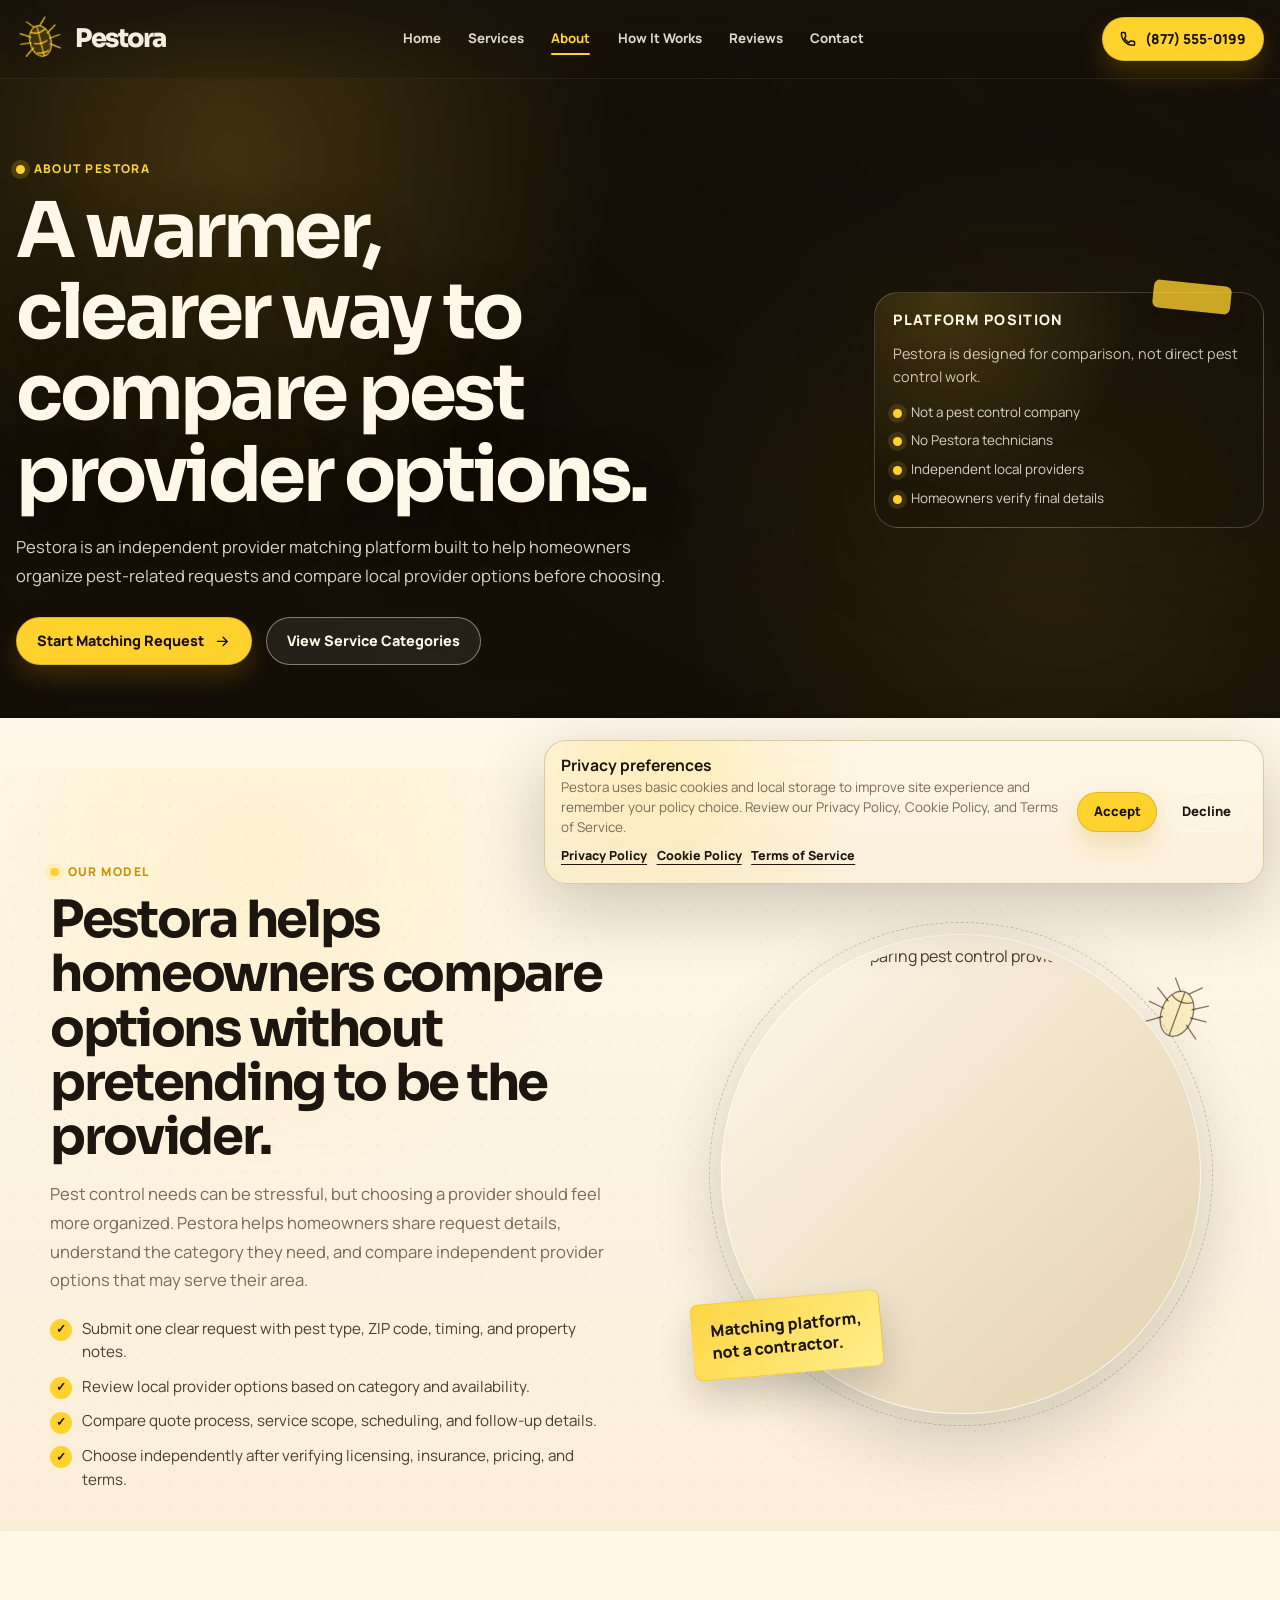
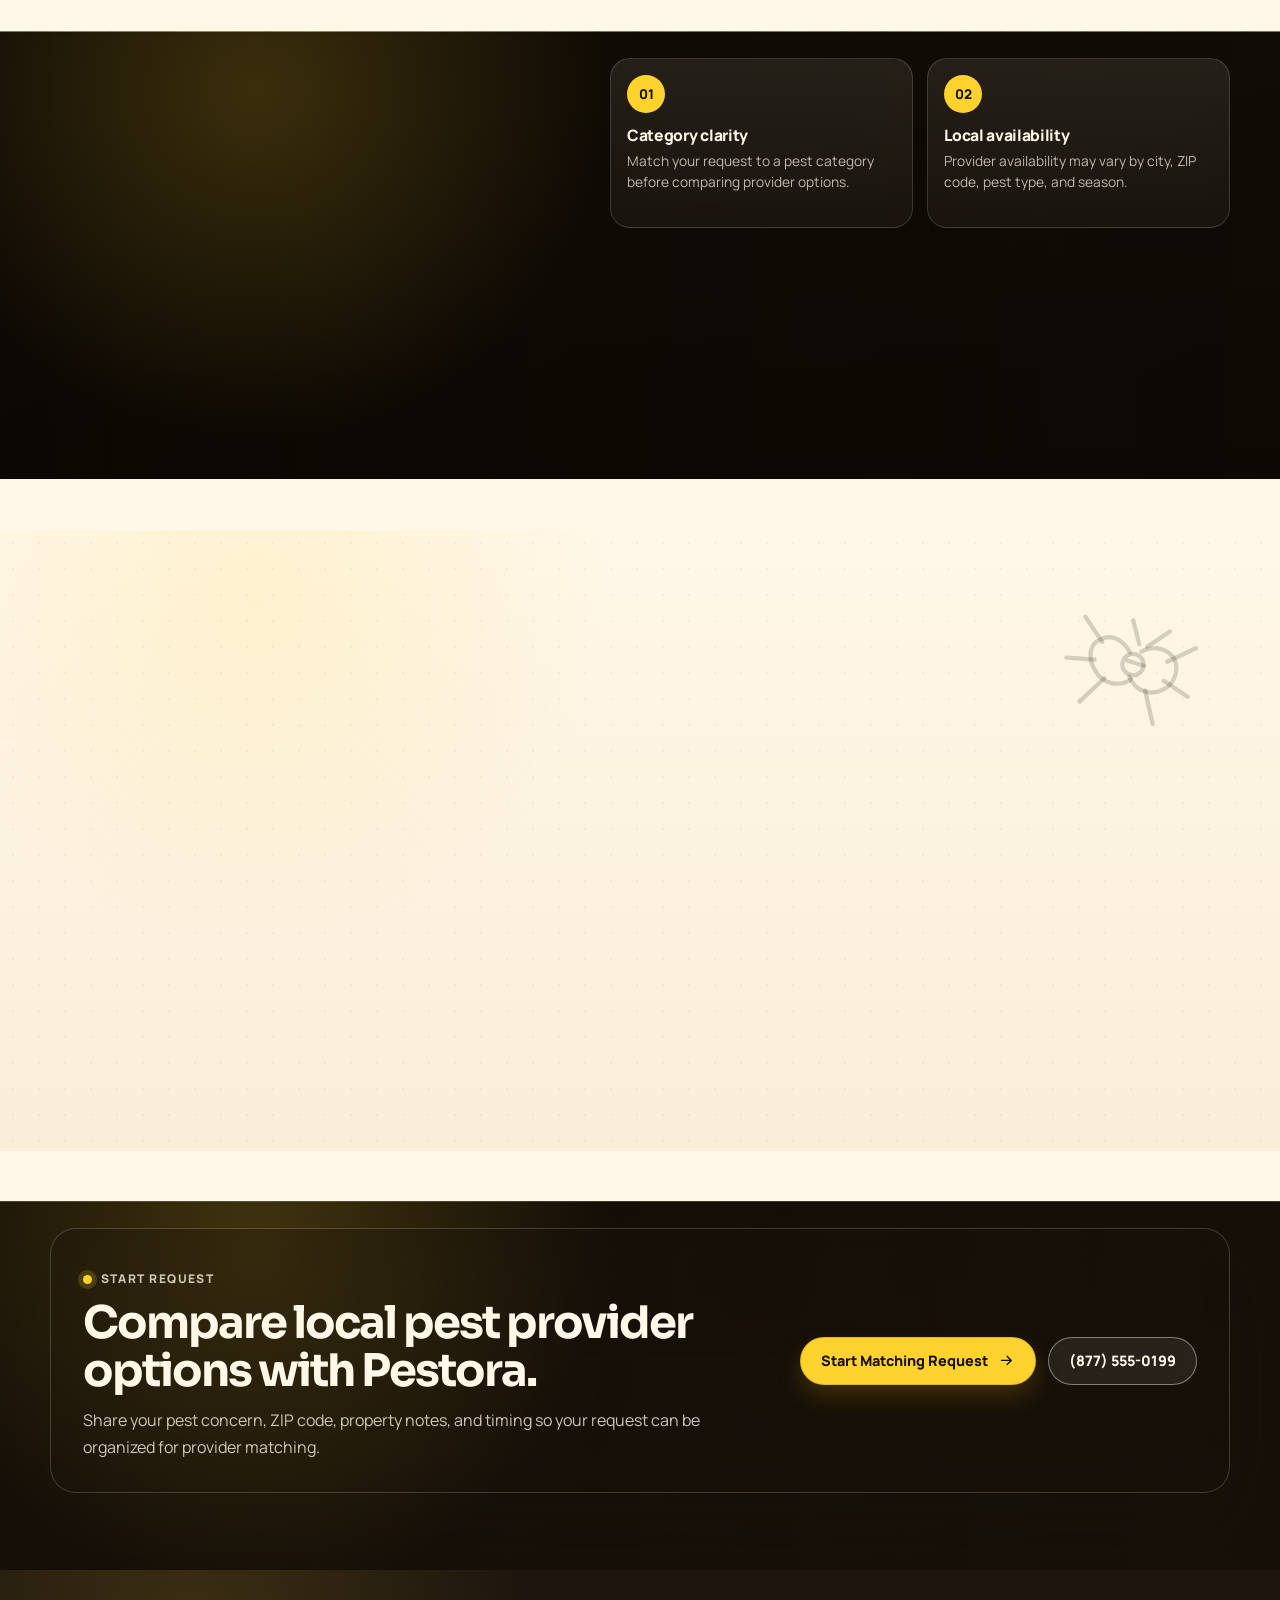
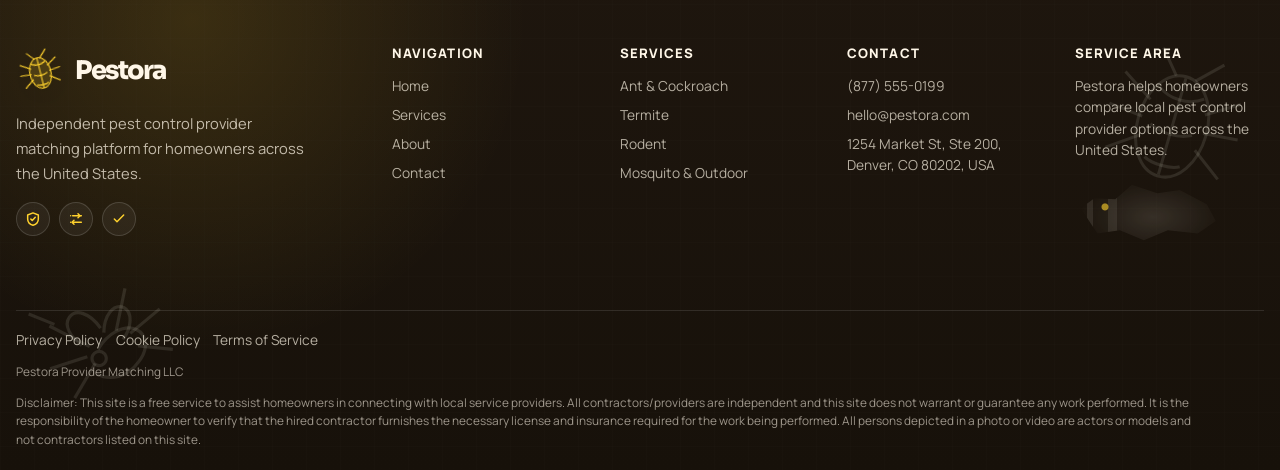
==== commit 03d25d18: "+" ====
--- a/about.html
+++ b/about.html
@@ -8,8 +8,7 @@
     <meta name="description"
         content="Learn how Pestora helps homeowners organize pest control requests and compare independent local provider options.">
 
-    <link rel="icon" type="image/svg+xml" href="./assets/icons/favicon.svg">
-    <link rel="icon" type="image/x-icon" href="./assets/icons/favicon.ico">
+    <link rel="icon" type="image/svg+xml" href="./assets/icons/favicon.svg?v=5">
 
     <link rel="stylesheet" href="./css/style.css">
 </head>
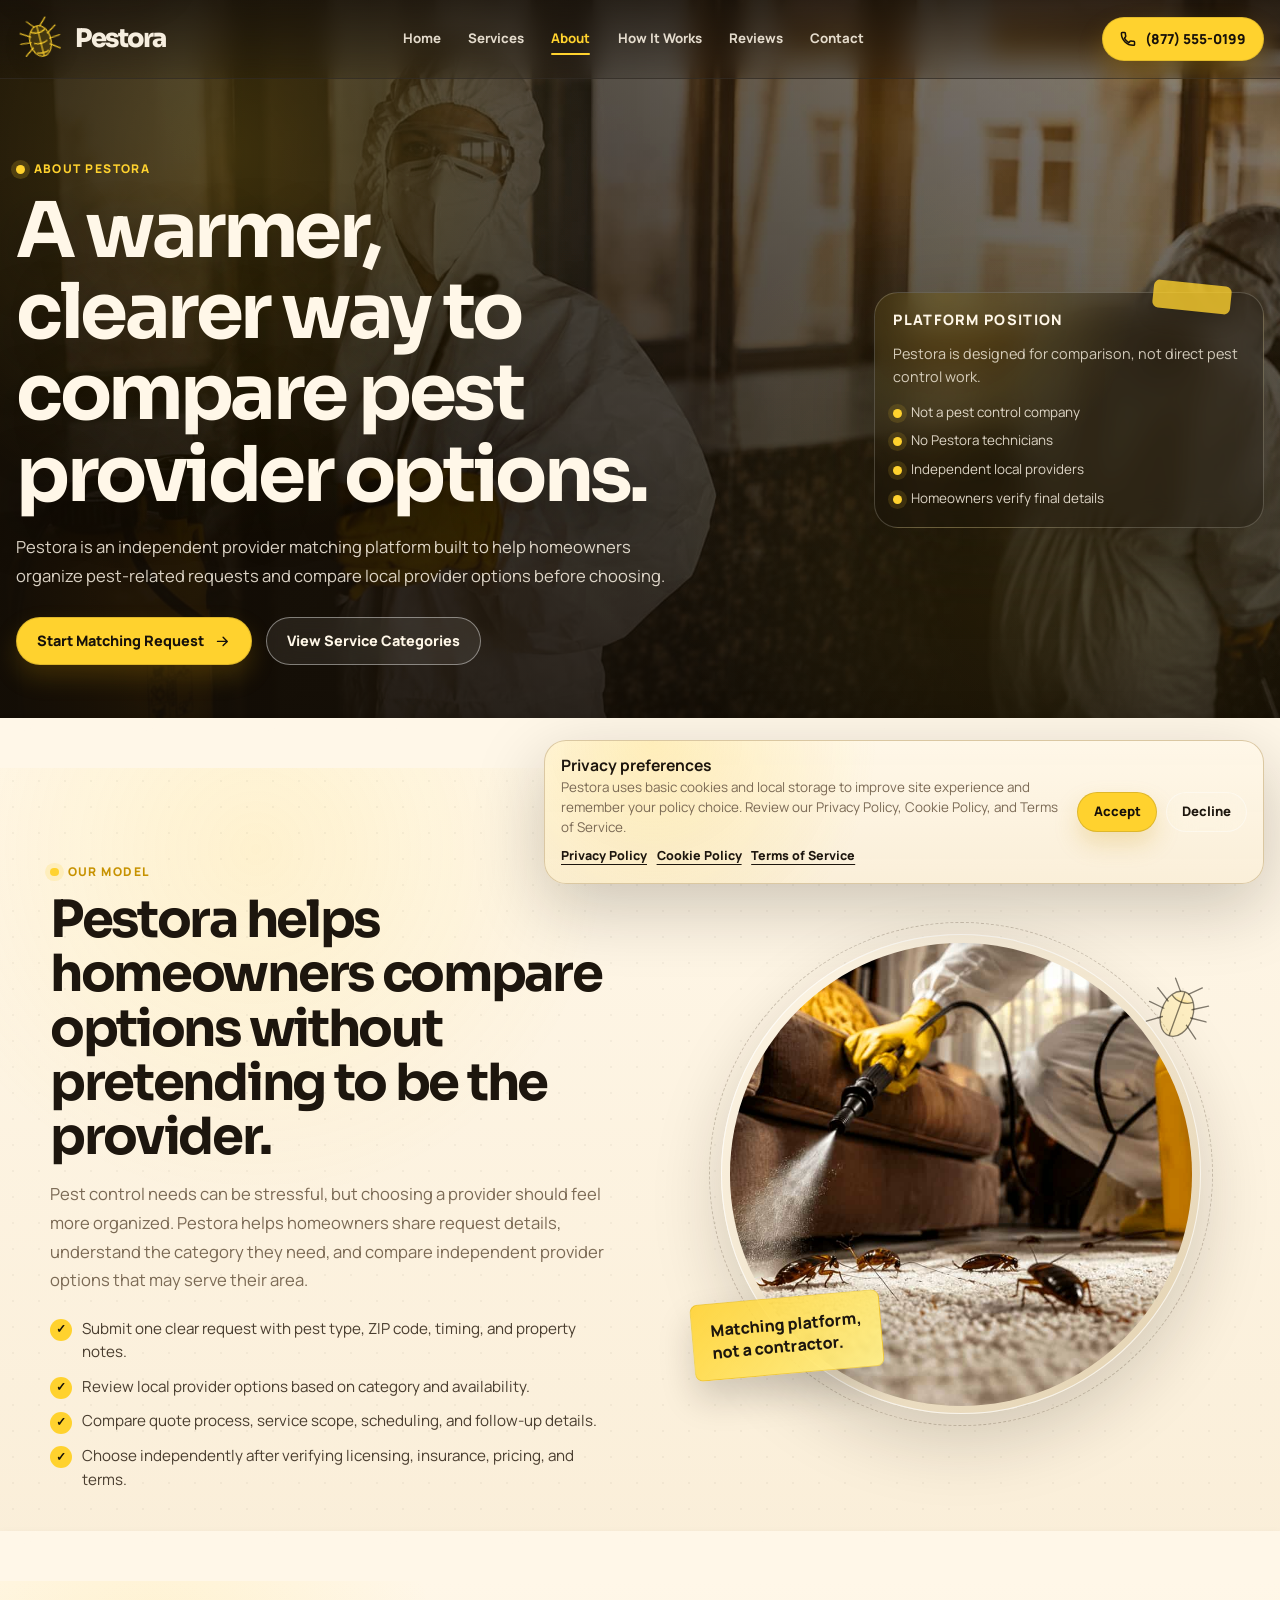
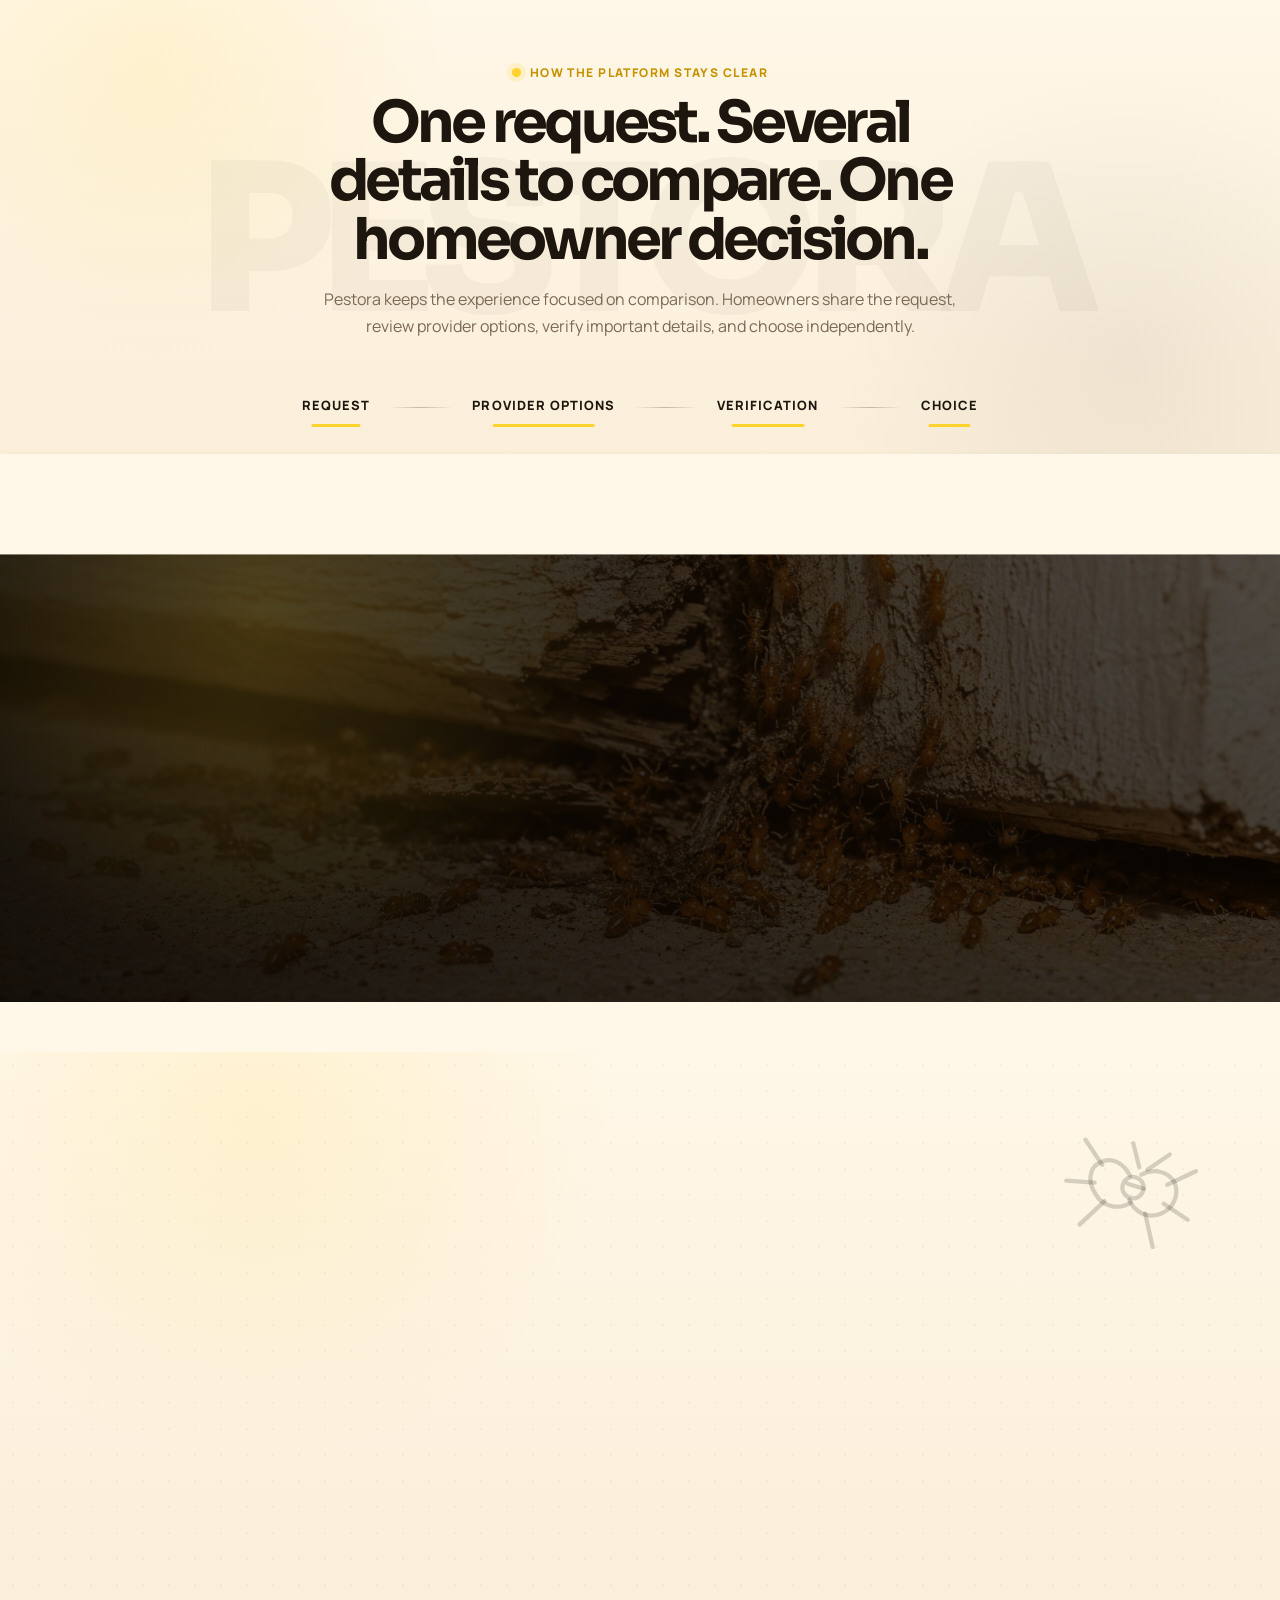
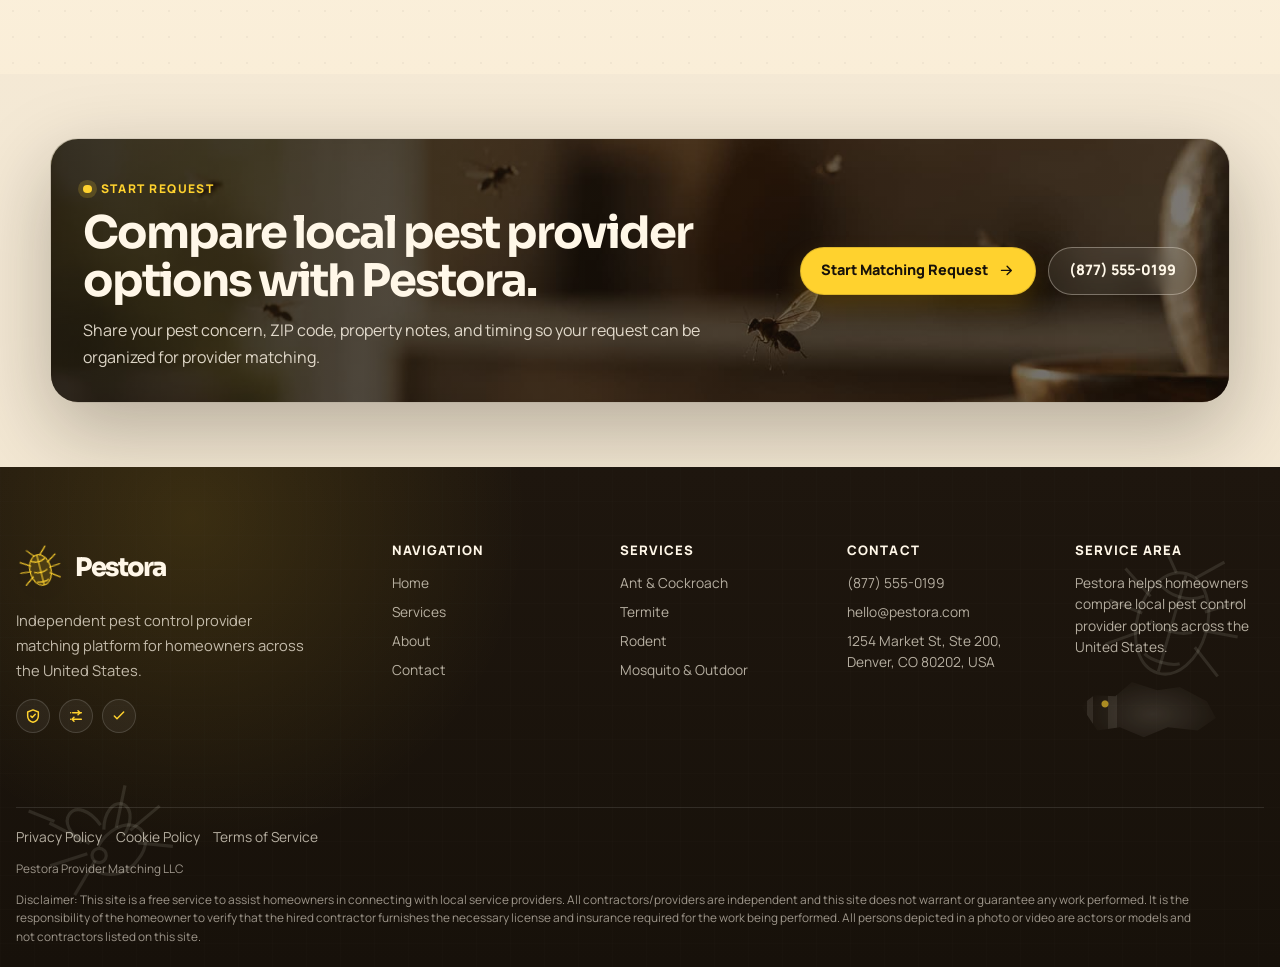
==== commit fa10e223: "+" ====
--- a/about.html
+++ b/about.html
@@ -112,6 +112,35 @@
                 </div>
             </div>
 
+            <div class="torn-paper-bottom" aria-hidden="true"></div>
+        </section>
+
+        <section class="about-paper-break" aria-labelledby="aboutPaperBreakTitle">
+            <div class="container">
+                <div class="about-paper-break-inner reveal-up">
+                    <p class="eyebrow">How the platform stays clear</p>
+        
+                    <h2 id="aboutPaperBreakTitle">
+                        One request. Several details to compare. One homeowner decision.
+                    </h2>
+        
+                    <p>
+                        Pestora keeps the experience focused on comparison. Homeowners share the request, review provider
+                        options, verify important details, and choose independently.
+                    </p>
+        
+                    <div class="about-paper-route" aria-label="Pestora request route">
+                        <span>Request</span>
+                        <i aria-hidden="true"></i>
+                        <span>Provider options</span>
+                        <i aria-hidden="true"></i>
+                        <span>Verification</span>
+                        <i aria-hidden="true"></i>
+                        <span>Choice</span>
+                    </div>
+                </div>
+            </div>
+        
             <div class="torn-paper-bottom" aria-hidden="true"></div>
         </section>
 
--- a/css/style.css
+++ b/css/style.css
@@ -1758,4 +1758,1029 @@
         opacity: 1;
         transform: none;
     }
+}
+
+/* ==========================================================
+   PESTORA — PREMIUM GLOBAL HOVER / CONTRAST POLISH
+   Add to the very end of /css/style.css
+   ========================================================== */
+
+:root {
+    --hover-yellow-glow: 0 0 0 6px rgba(255, 210, 46, 0.16);
+    --hover-card-shadow: 0 24px 62px rgba(29, 22, 14, 0.18);
+    --hover-dark-shadow: 0 28px 76px rgba(0, 0, 0, 0.34);
+    --hover-border: rgba(255, 210, 46, 0.62);
+    --hover-paper: rgba(255, 247, 232, 0.96);
+    --hover-warm: rgba(255, 210, 46, 0.14);
+}
+
+/* Smooth all important UI parts */
+.btn,
+.header-phone,
+.site-nav-link,
+.mobile-nav-link,
+.mobile-service-link,
+.footer-link,
+.service-card,
+.pest-category,
+.pest-category-icon,
+.how-step,
+.how-step-icon,
+.benefit-item,
+.benefit-icon,
+.testimonial-card,
+.form-card,
+.faq-item,
+.faq-question,
+.contact-link,
+.contact-card,
+.contact-map-card,
+.abstract-map,
+.services-intro-panel,
+.services-hero-note,
+.about-hero-card,
+.about-strip-point,
+.value-card,
+.factor-card,
+.compare-pill,
+.comparison-item,
+.legal-section,
+.legal-sidebar-card a,
+.about-photo-wrap,
+.about-round-photo,
+.service-overview-photo,
+.service-detail-card,
+.hero-paper-card,
+.cta-side-notes,
+.paper-note {
+    transition:
+        transform 260ms ease,
+        opacity 260ms ease,
+        color 260ms ease,
+        background 260ms ease,
+        border-color 260ms ease,
+        box-shadow 260ms ease,
+        filter 260ms ease;
+}
+
+/* Make inner spans/icons react more gracefully */
+.btn span,
+.header-phone span,
+.home-hero-trust span,
+.cta-side-notes span,
+.mobile-menu-contact span,
+.service-card-content span,
+.footer-social span,
+.contact-link span,
+.how-legal-note,
+.legal-updated,
+.paper-note {
+    transition:
+        transform 260ms ease,
+        color 260ms ease,
+        background 260ms ease,
+        box-shadow 260ms ease,
+        border-color 260ms ease;
+}
+
+/* Icons */
+.service-card-icon,
+.pest-category-icon,
+.how-step-icon,
+.benefit-icon,
+.contact-link-icon,
+.footer-social span,
+.service-detail-card-icon,
+.comparison-icon,
+.factor-number,
+.value-number,
+.compare-pill span,
+.faq-toggle,
+.custom-check {
+    transition:
+        transform 260ms ease,
+        color 260ms ease,
+        background 260ms ease,
+        border-color 260ms ease,
+        box-shadow 260ms ease;
+}
+
+.service-card-icon svg,
+.pest-category-icon svg,
+.how-step-icon svg,
+.benefit-icon svg,
+.contact-link-icon svg,
+.site-logo-mark svg,
+.footer-social svg,
+.service-detail-card-icon svg {
+    transition:
+        transform 320ms cubic-bezier(.2, .8, .2, 1),
+        stroke 260ms ease,
+        fill 260ms ease,
+        filter 260ms ease;
+}
+
+/* Hover only on devices that actually support hover */
+@media (hover: hover) and (pointer: fine) {
+
+    /* =========================
+       BUTTONS
+       ========================= */
+
+    .btn:hover {
+        transform: translateY(-3px);
+        border-color: var(--hover-border);
+        box-shadow:
+            0 18px 38px rgba(199, 146, 0, 0.28),
+            var(--hover-yellow-glow);
+    }
+
+    .btn:hover span {
+        transform: translateY(-1px);
+    }
+
+    .btn-primary:hover {
+        background: linear-gradient(135deg, var(--color-accent), var(--color-accent-hover));
+    }
+
+    .btn-ghost:hover,
+    .btn-secondary:hover {
+        color: var(--color-dark);
+        background: var(--color-accent);
+        border-color: var(--color-accent);
+        box-shadow: var(--hover-yellow-glow);
+    }
+
+    .header-phone:hover {
+        transform: translateY(-3px);
+        box-shadow:
+            0 18px 40px rgba(199, 146, 0, 0.3),
+            var(--hover-yellow-glow);
+    }
+
+    .header-phone:hover span {
+        transform: translateY(-1px);
+    }
+
+    /* =========================
+       LOGO / HEADER / MENU
+       ========================= */
+
+    .site-logo:hover .site-logo-mark svg {
+        transform: rotate(4deg) scale(1.08);
+        filter: drop-shadow(0 10px 18px rgba(255, 210, 46, 0.24));
+    }
+
+    .site-logo:hover .site-logo-text {
+        color: var(--color-accent);
+    }
+
+    .site-nav-link:hover {
+        color: var(--color-accent);
+        text-shadow: 0 0 18px rgba(255, 210, 46, 0.22);
+    }
+
+    .mobile-nav-link:hover,
+    .mobile-service-link:hover {
+        transform: translateX(5px);
+        border-color: var(--color-accent);
+        background:
+            linear-gradient(135deg, rgba(255, 210, 46, 0.22), rgba(255, 247, 232, 0.72));
+        box-shadow: 0 12px 28px rgba(29, 22, 14, 0.08);
+    }
+
+    /* =========================
+       PAPER / SECTION CARDS
+       ========================= */
+
+    .form-card:hover,
+    .contact-card:hover,
+    .contact-map-card:hover,
+    .services-intro-panel:hover,
+    .services-hero-note:hover,
+    .about-hero-card:hover,
+    .service-detail-card:hover,
+    .hero-paper-card:hover,
+    .cta-side-notes:hover,
+    .legal-content:hover {
+        transform: translateY(-4px);
+        border-color: var(--hover-border);
+        box-shadow: var(--hover-card-shadow);
+    }
+
+    .paper-note:hover {
+        transform: rotate(-3deg) translateY(-4px);
+        background: linear-gradient(135deg, var(--color-accent), var(--color-accent-soft));
+        box-shadow:
+            0 22px 46px rgba(29, 22, 14, 0.2),
+            var(--hover-yellow-glow);
+    }
+
+    /* =========================
+       SERVICE PHOTO CARDS
+       ========================= */
+
+    .service-card {
+        transition:
+            transform 300ms ease,
+            box-shadow 300ms ease,
+            filter 300ms ease;
+    }
+
+    .service-card:hover {
+        transform: translateY(-7px);
+        box-shadow: var(--hover-dark-shadow);
+    }
+
+    .service-card:hover .service-card-icon {
+        transform: rotate(-4deg) scale(1.08);
+        color: var(--color-dark);
+        background: var(--color-accent);
+        border-color: var(--color-accent);
+        box-shadow:
+            0 16px 32px rgba(0, 0, 0, 0.24),
+            var(--hover-yellow-glow);
+    }
+
+    .service-card:hover .service-card-icon svg {
+        transform: rotate(5deg) scale(1.08);
+    }
+
+    .service-card:hover .service-card-content p {
+        color: var(--color-accent);
+    }
+
+    .service-card:hover .service-card-content h3 {
+        color: #ffffff;
+        text-shadow: 0 10px 26px rgba(0, 0, 0, 0.34);
+    }
+
+    .service-card:hover .service-card-content span {
+        color: rgba(255, 247, 232, 0.96);
+    }
+
+    /* =========================
+       CIRCULAR PEST ICONS
+       ========================= */
+
+    .pest-category:hover {
+        transform: translateY(-3px);
+    }
+
+    .pest-category:hover .pest-category-icon {
+        transform: translateY(-6px) rotate(-3deg);
+        color: var(--color-dark);
+        border-color: var(--color-accent);
+        background:
+            radial-gradient(circle at 30% 20%, rgba(255, 255, 255, 0.92), rgba(255, 210, 46, 0.78)),
+            var(--color-accent);
+        box-shadow:
+            0 22px 46px rgba(29, 22, 14, 0.16),
+            var(--hover-yellow-glow);
+    }
+
+    .pest-category:hover .pest-category-icon svg {
+        transform: rotate(6deg) scale(1.08);
+    }
+
+    .pest-category:hover h3 {
+        color: var(--color-accent-strong);
+    }
+
+    /* =========================
+       ROUND PHOTOS
+       about-photo-wrap + about/service round photos
+       ========================= */
+
+    .about-photo-wrap:hover,
+    .about-round-photo:hover,
+    .service-overview-photo:hover {
+        transform: translateY(-6px) scale(1.015);
+        box-shadow:
+            0 32px 84px rgba(29, 22, 14, 0.22),
+            0 0 0 8px rgba(255, 210, 46, 0.12);
+    }
+
+    .about-photo-wrap:hover::before,
+    .about-round-photo:hover::before,
+    .service-overview-photo:hover::before {
+        border-color: rgba(199, 146, 0, 0.48);
+    }
+
+    .about-photo-wrap:hover img,
+    .about-round-photo:hover img,
+    .service-overview-photo:hover img {
+        filter: saturate(1.13) contrast(1.06) brightness(1.03);
+        transform: scale(1.025);
+    }
+
+    .about-photo-wrap img,
+    .about-round-photo img,
+    .service-overview-photo img {
+        transition:
+            transform 420ms ease,
+            filter 320ms ease;
+    }
+
+    /* =========================
+       HOW / BENEFITS / TESTIMONIALS
+       ========================= */
+
+    .how-step:hover {
+        transform: translateY(-5px);
+    }
+
+    .how-step:hover .how-step-icon {
+        transform: rotate(-3deg) scale(1.06);
+        color: var(--color-dark);
+        border-color: var(--color-accent);
+        background: var(--color-accent);
+        box-shadow:
+            0 20px 42px rgba(29, 22, 14, 0.14),
+            var(--hover-yellow-glow);
+    }
+
+    .how-step:hover .how-step-icon svg {
+        transform: rotate(5deg) scale(1.08);
+    }
+
+    .how-step:hover h3 {
+        color: var(--color-accent-strong);
+    }
+
+    .benefit-item:hover {
+        transform: translateY(-5px);
+        background: rgba(255, 255, 255, 0.09);
+        border-color: rgba(255, 210, 46, 0.42);
+        box-shadow: 0 18px 46px rgba(0, 0, 0, 0.18);
+    }
+
+    .benefit-item:hover .benefit-icon {
+        transform: rotate(-4deg) scale(1.08);
+        color: var(--color-dark);
+        background: var(--color-accent);
+        box-shadow: var(--hover-yellow-glow);
+    }
+
+    .benefit-item:hover h3 {
+        color: var(--color-accent);
+    }
+
+    .testimonial-card:hover {
+        transform: translateY(-6px) rotate(-0.6deg);
+        border-color: var(--hover-border);
+        box-shadow: var(--hover-card-shadow);
+        background:
+            linear-gradient(180deg, #fffaf0, var(--color-paper));
+    }
+
+    .testimonial-card:hover .testimonial-avatar {
+        transform: rotate(-4deg) scale(1.08);
+        box-shadow: var(--hover-yellow-glow);
+    }
+
+    /* =========================
+       FAQ
+       ========================= */
+
+    .faq-item:hover {
+        transform: translateY(-3px);
+        border-color: rgba(199, 146, 0, 0.46);
+        box-shadow: 0 16px 38px rgba(29, 22, 14, 0.1);
+    }
+
+    .faq-question:hover {
+        color: var(--color-accent-strong);
+        background: rgba(255, 210, 46, 0.08);
+    }
+
+    .faq-question:hover .faq-toggle {
+        transform: rotate(8deg) scale(1.06);
+        box-shadow: var(--hover-yellow-glow);
+    }
+
+    .faq-question[aria-expanded="true"]:hover .faq-toggle {
+        transform: rotate(45deg) scale(1.06);
+    }
+
+    /* =========================
+       COMPARISON / VALUES / FACTORS
+       ========================= */
+
+    .comparison-item:hover,
+    .value-card:hover,
+    .factor-card:hover,
+    .compare-pill:hover,
+    .about-strip-point:hover {
+        transform: translateY(-5px);
+        border-color: var(--hover-border);
+        box-shadow: var(--hover-card-shadow);
+    }
+
+    .comparison-item:hover .comparison-icon,
+    .value-card:hover .value-number,
+    .factor-card:hover .factor-number,
+    .compare-pill:hover span,
+    .about-strip-point:hover span {
+        transform: rotate(-4deg) scale(1.08);
+        background: linear-gradient(135deg, var(--color-accent), var(--color-accent-hover));
+        box-shadow: var(--hover-yellow-glow);
+    }
+
+    .value-card:hover h3,
+    .factor-card:hover h3 {
+        color: var(--color-accent-strong);
+    }
+
+    .compare-pill:hover h3,
+    .about-strip-point:hover h3,
+    .comparison-item:hover h3 {
+        color: var(--color-accent);
+    }
+
+    /* =========================
+       CONTACT / MAP
+       ========================= */
+
+    .contact-link:hover {
+        transform: translateY(-4px);
+        border-color: var(--hover-border);
+        background:
+            linear-gradient(135deg, rgba(255, 210, 46, 0.18), rgba(255, 247, 232, 0.82));
+        box-shadow: 0 16px 36px rgba(29, 22, 14, 0.12);
+    }
+
+    .contact-link:hover .contact-link-icon {
+        transform: rotate(-5deg) scale(1.08);
+        box-shadow: var(--hover-yellow-glow);
+    }
+
+    .contact-link:hover strong {
+        color: var(--color-accent-strong);
+    }
+
+    .contact-map-card:hover .abstract-map {
+        border-color: var(--hover-border);
+        box-shadow:
+            inset 0 0 0 1px rgba(255, 210, 46, 0.18),
+            0 18px 42px rgba(29, 22, 14, 0.12);
+    }
+
+    .map-address-card:hover {
+        border-color: var(--hover-border);
+        box-shadow: 0 18px 38px rgba(29, 22, 14, 0.16);
+    }
+
+    /* =========================
+       FORMS
+       ========================= */
+
+    .form-field:hover input,
+    .form-field:hover select,
+    .form-field:hover textarea {
+        border-color: rgba(199, 146, 0, 0.38);
+        background: rgba(255, 255, 255, 0.9);
+        box-shadow: 0 8px 20px rgba(29, 22, 14, 0.05);
+    }
+
+    .form-check:hover .custom-check {
+        border-color: var(--color-accent-strong);
+        background: rgba(255, 210, 46, 0.22);
+        box-shadow: var(--hover-yellow-glow);
+    }
+
+    .form-check:hover span:last-child {
+        color: var(--color-heading);
+    }
+
+    /* =========================
+       LEGAL / SIDEBAR
+       ========================= */
+
+    .legal-section:hover {
+        transform: translateY(-3px);
+        border-color: rgba(199, 146, 0, 0.42);
+        box-shadow: 0 18px 44px rgba(29, 22, 14, 0.1);
+    }
+
+    .legal-sidebar-card a:hover {
+        transform: translateX(5px);
+        border-color: var(--hover-border);
+        background: rgba(255, 210, 46, 0.18);
+    }
+
+    .legal-updated:hover {
+        color: var(--color-heading);
+        border-color: var(--hover-border);
+        background: rgba(255, 210, 46, 0.16);
+        box-shadow: var(--hover-yellow-glow);
+    }
+
+    /* =========================
+       FOOTER
+       ========================= */
+
+    .footer-link:hover {
+        color: var(--color-accent);
+        text-shadow: 0 0 18px rgba(255, 210, 46, 0.24);
+    }
+
+    .footer-social span:hover {
+        transform: translateY(-4px) rotate(-4deg);
+        color: var(--color-dark);
+        background: var(--color-accent);
+        border-color: var(--color-accent);
+        box-shadow: var(--hover-yellow-glow);
+    }
+
+    .footer-social span:hover svg {
+        transform: scale(1.08);
+    }
+
+    /* =========================
+       SMALL UI SPANS / BADGES
+       ========================= */
+
+    .home-hero-trust span:hover,
+    .cta-side-notes span:hover,
+    .how-legal-note:hover,
+    .legal-updated:hover {
+        transform: translateY(-2px);
+        color: var(--color-heading);
+        border-color: var(--hover-border);
+        background: rgba(255, 210, 46, 0.18);
+        box-shadow: var(--hover-yellow-glow);
+    }
+
+    .home-hero-trust span:hover {
+        color: var(--color-paper);
+        background: rgba(255, 210, 46, 0.16);
+    }
+
+    .cta-side-notes span:hover {
+        color: var(--color-accent);
+    }
+}
+
+/* Better focus states matching hover polish */
+.btn:focus-visible,
+.header-phone:focus-visible,
+.site-nav-link:focus-visible,
+.mobile-nav-link:focus-visible,
+.mobile-service-link:focus-visible,
+.service-card a:focus-visible,
+.contact-link:focus-visible,
+.footer-link:focus-visible,
+.legal-sidebar-card a:focus-visible {
+    outline: 3px solid rgba(255, 210, 46, 0.92);
+    outline-offset: 4px;
+    box-shadow: var(--hover-yellow-glow);
+}
+
+/* Touch devices: keep calm, no weird stuck hover */
+@media (hover: none) {
+
+    .service-card,
+    .pest-category-icon,
+    .how-step,
+    .benefit-item,
+    .testimonial-card,
+    .form-card,
+    .contact-link,
+    .about-photo-wrap,
+    .about-round-photo,
+    .service-overview-photo {
+        transform: none !important;
+    }
+}
+
+/* Reduced motion safety */
+@media (prefers-reduced-motion: reduce) {
+
+    .btn,
+    .service-card,
+    .pest-category-icon,
+    .how-step,
+    .benefit-item,
+    .testimonial-card,
+    .form-card,
+    .contact-link,
+    .about-photo-wrap,
+    .about-round-photo,
+    .service-overview-photo,
+    .comparison-item,
+    .value-card,
+    .factor-card,
+    .compare-pill,
+    .about-strip-point {
+        transition: none !important;
+        transform: none !important;
+    }
+}
+
+/* ==========================================================
+   PESTORA — REFINED HOVER OVERRIDE
+   Less yellow, more premium contrast
+   Add AFTER the previous hover polish
+   ========================================================== */
+
+:root {
+    --hover-premium-dark: #24190F;
+    --hover-premium-brown: #3A2A1B;
+    --hover-premium-cream: #FFF9EF;
+    --hover-premium-line: rgba(199, 146, 0, 0.44);
+    --hover-premium-shadow: 0 24px 58px rgba(29, 22, 14, 0.16);
+    --hover-premium-soft: rgba(58, 42, 27, 0.08);
+}
+
+/* Primary yellow buttons should become darker on hover, not more yellow */
+@media (hover: hover) and (pointer: fine) {
+
+    .btn-primary:hover,
+    .header-phone:hover {
+        color: var(--color-paper);
+        background: linear-gradient(135deg, var(--hover-premium-dark), var(--hover-premium-brown));
+        border-color: rgba(255, 247, 232, 0.18);
+        box-shadow:
+            0 18px 42px rgba(29, 22, 14, 0.28),
+            0 0 0 5px rgba(255, 210, 46, 0.10);
+    }
+
+    .btn-primary:hover svg,
+    .header-phone:hover svg {
+        color: var(--color-accent);
+        stroke: var(--color-accent);
+    }
+
+    /* Ghost buttons can become warm paper, not pure yellow */
+    .btn-ghost:hover,
+    .btn-secondary:hover {
+        color: var(--color-heading);
+        background: var(--hover-premium-cream);
+        border-color: var(--hover-premium-line);
+        box-shadow:
+            0 16px 36px rgba(29, 22, 14, 0.14),
+            0 0 0 5px rgba(255, 210, 46, 0.08);
+    }
+
+    /* Paper cards: hover should be warmer/deeper, not yellow blocks */
+    .form-card:hover,
+    .contact-card:hover,
+    .contact-map-card:hover,
+    .services-intro-panel:hover,
+    .about-hero-card:hover,
+    .service-detail-card:hover,
+    .hero-paper-card:hover,
+    .testimonial-card:hover,
+    .faq-item:hover,
+    .value-card:hover,
+    .factor-card:hover,
+    .legal-section:hover {
+        background:
+            linear-gradient(180deg, rgba(255, 249, 239, 0.98), rgba(250, 238, 216, 0.94));
+        border-color: var(--hover-premium-line);
+        box-shadow: var(--hover-premium-shadow);
+    }
+
+    /* Dark cards/sections: keep dark, only accent the edge */
+    .comparison-item:hover,
+    .compare-pill:hover,
+    .about-strip-point:hover,
+    .benefit-item:hover,
+    .cta-side-notes:hover {
+        background:
+            linear-gradient(180deg, rgba(255, 247, 232, 0.12), rgba(255, 247, 232, 0.055));
+        border-color: rgba(255, 210, 46, 0.34);
+        box-shadow: 0 22px 54px rgba(0, 0, 0, 0.24);
+    }
+
+    /* Icons: not all yellow on hover — use dark icon circle with yellow icon */
+    .service-card:hover .service-card-icon,
+    .pest-category:hover .pest-category-icon,
+    .how-step:hover .how-step-icon,
+    .benefit-item:hover .benefit-icon,
+    .contact-link:hover .contact-link-icon,
+    .footer-social span:hover,
+    .service-detail-card:hover .service-detail-card-icon {
+        color: var(--color-accent);
+        background: var(--hover-premium-dark);
+        border-color: rgba(255, 210, 46, 0.42);
+        box-shadow:
+            0 16px 34px rgba(29, 22, 14, 0.2),
+            0 0 0 5px rgba(255, 210, 46, 0.10);
+    }
+
+    .service-card:hover .service-card-icon svg,
+    .pest-category:hover .pest-category-icon svg,
+    .how-step:hover .how-step-icon svg,
+    .benefit-item:hover .benefit-icon svg,
+    .contact-link:hover .contact-link-icon svg,
+    .footer-social span:hover svg,
+    .service-detail-card:hover .service-detail-card-icon svg {
+        stroke: var(--color-accent);
+        fill: none;
+    }
+
+    /* Number badges: dark on hover, yellow text */
+    .comparison-item:hover .comparison-icon,
+    .value-card:hover .value-number,
+    .factor-card:hover .factor-number,
+    .compare-pill:hover span,
+    .about-strip-point:hover span {
+        color: var(--color-accent);
+        background: var(--hover-premium-dark);
+        box-shadow:
+            0 14px 30px rgba(29, 22, 14, 0.22),
+            0 0 0 5px rgba(255, 210, 46, 0.10);
+    }
+
+    /* Small badges/spans: subtle cream/brown, not yellow flood */
+    .home-hero-trust span:hover,
+    .cta-side-notes span:hover,
+    .how-legal-note:hover,
+    .legal-updated:hover {
+        color: var(--color-heading);
+        background: rgba(255, 249, 239, 0.92);
+        border-color: var(--hover-premium-line);
+        box-shadow: 0 12px 26px rgba(29, 22, 14, 0.12);
+    }
+
+    /* Pest circular icons: only ring is yellow, fill stays paper */
+    .pest-category:hover .pest-category-icon {
+        background:
+            radial-gradient(circle at 30% 20%, rgba(255, 255, 255, 0.98), rgba(255, 247, 232, 0.92));
+        color: var(--hover-premium-dark);
+        border-color: var(--hover-premium-line);
+    }
+
+    .pest-category:hover h3,
+    .how-step:hover h3,
+    .value-card:hover h3,
+    .factor-card:hover h3,
+    .contact-link:hover strong {
+        color: var(--hover-premium-brown);
+    }
+
+    /* Service photo cards: keep the yellow as a thin edge only */
+    .service-card:hover::after {
+        background: var(--color-accent);
+        opacity: 0.9;
+    }
+
+    .service-card:hover .service-card-content p {
+        color: var(--color-accent);
+    }
+
+    .service-card:hover .service-card-arrow {
+        color: var(--color-accent);
+        background: var(--hover-premium-dark);
+        box-shadow: 0 14px 30px rgba(0, 0, 0, 0.26);
+    }
+
+    /* Round photos: warmer depth, very light yellow aura */
+    .about-photo-wrap:hover,
+    .about-round-photo:hover,
+    .service-overview-photo:hover {
+        box-shadow:
+            0 32px 84px rgba(29, 22, 14, 0.22),
+            0 0 0 7px rgba(255, 210, 46, 0.08);
+    }
+
+    /* Form hover: quiet premium */
+    .form-field:hover input,
+    .form-field:hover select,
+    .form-field:hover textarea {
+        border-color: rgba(199, 146, 0, 0.32);
+        background: rgba(255, 249, 239, 0.96);
+        box-shadow: 0 8px 20px rgba(29, 22, 14, 0.06);
+    }
+
+    .form-check:hover .custom-check {
+        background: var(--hover-premium-cream);
+        border-color: var(--hover-premium-line);
+        box-shadow: 0 0 0 5px rgba(255, 210, 46, 0.08);
+    }
+}
+
+/* ==========================================================
+   REMOVE HOVER FROM HERO PAPER CARD
+   ========================================================== */
+
+@media (hover: hover) and (pointer: fine) {
+
+    .hero-paper-card:hover,
+    .home-hero .hero-paper-card:hover,
+    .hero-paper-card.reveal-up.is-visible:hover {
+        transform: translateY(0) !important;
+        border-color: rgba(255, 247, 232, 0.22) !important;
+        background: rgba(23, 17, 10, 0.34) !important;
+        box-shadow: var(--shadow-deep) !important;
+        filter: none !important;
+    }
+
+    .hero-paper-card:hover::before,
+    .home-hero .hero-paper-card:hover::before {
+        background:
+            linear-gradient(180deg, rgba(255, 247, 232, 0.12), rgba(255, 247, 232, 0.04)) !important;
+        border-color: rgba(255, 255, 255, 0.13) !important;
+    }
+
+    .hero-paper-card:hover h2,
+    .hero-paper-card:hover p,
+    .hero-paper-card:hover li,
+    .hero-paper-card:hover span {
+        color: inherit !important;
+        transform: none !important;
+        text-shadow: none !important;
+    }
+}
+
+/* ==========================================================
+   CTA INNER PHOTO BACKGROUNDS
+   Services / About / Service pages / Legal pages
+   Home CTA is NOT included
+   ========================================================== */
+
+.services-cta-inner,
+.about-cta-inner,
+.service-final-inner,
+.legal-cta-inner {
+    position: relative;
+    overflow: hidden;
+    isolation: isolate;
+    border-radius: 28px;
+    border: 1px solid rgba(255, 247, 232, 0.18);
+    box-shadow: var(--shadow-deep);
+}
+
+/* content above photo */
+.services-cta-inner>*,
+.about-cta-inner>*,
+.service-final-inner>*,
+.legal-cta-inner>* {
+    position: relative;
+    z-index: 3;
+}
+
+/* photo layer */
+.services-cta-inner::before,
+.about-cta-inner::before,
+.service-final-inner::before,
+.legal-cta-inner::before {
+    content: "";
+    position: absolute;
+    inset: 0;
+    z-index: 0;
+    background-size: cover;
+    background-position: center;
+    background-repeat: no-repeat;
+    transform: scale(1.03);
+    filter: saturate(1.05) contrast(1.03);
+}
+
+/* dark warm overlay */
+.services-cta-inner::after,
+.about-cta-inner::after,
+.service-final-inner::after,
+.legal-cta-inner::after {
+    content: "";
+    position: absolute;
+    inset: 0;
+    z-index: 1;
+    background:
+        linear-gradient(90deg,
+            rgba(23, 17, 10, 0.86) 0%,
+            rgba(23, 17, 10, 0.68) 48%,
+            rgba(23, 17, 10, 0.56) 100%),
+        radial-gradient(circle at 18% 18%, rgba(255, 210, 46, 0.16), transparent 18rem);
+}
+
+/* individual background images */
+.services-cta-inner::before {
+    background-image: url("../assets/images/services-cta-bg.jpg");
+}
+
+.about-cta-inner::before {
+    background-image: url("../assets/images/services-cta-bg.jpg");
+}
+
+.service-final-inner::before {
+    background-image: url("../assets/images/services-cta-bg.jpg");
+}
+
+.legal-cta-inner::before {
+    background-image: url("../assets/images/services-cta-bg.jpg");
+}
+
+/* text colors */
+.services-cta-inner,
+.about-cta-inner,
+.service-final-inner,
+.legal-cta-inner {
+    color: var(--color-paper);
+}
+
+.services-cta-inner h2,
+.about-cta-inner h2,
+.service-final-inner h2,
+.legal-cta-inner h2 {
+    color: var(--color-paper);
+}
+
+.services-cta-inner p,
+.about-cta-inner p,
+.service-final-inner p,
+.legal-cta-inner p {
+    color: rgba(255, 247, 232, 0.84);
+}
+
+.services-cta-inner .eyebrow,
+.about-cta-inner .eyebrow,
+.service-final-inner .eyebrow,
+.legal-cta-inner .eyebrow {
+    color: var(--color-accent);
+}
+
+/* ghost buttons on photo background */
+.services-cta-inner .btn-ghost,
+.about-cta-inner .btn-ghost,
+.service-final-inner .btn-ghost,
+.legal-cta-inner .btn-ghost {
+    color: var(--color-paper);
+    border-color: rgba(255, 247, 232, 0.34);
+    background: rgba(255, 247, 232, 0.08);
+    backdrop-filter: blur(10px);
+}
+
+.services-cta-inner .btn-ghost:hover,
+.about-cta-inner .btn-ghost:hover,
+.service-final-inner .btn-ghost:hover,
+.legal-cta-inner .btn-ghost:hover {
+    color: var(--color-heading);
+    background: rgba(255, 247, 232, 0.92);
+    border-color: rgba(255, 210, 46, 0.42);
+}
+
+/* mobile */
+@media (max-width: 760px) {
+
+    .services-cta-inner,
+    .about-cta-inner,
+    .service-final-inner,
+    .legal-cta-inner {
+        border-radius: 22px;
+    }
+
+    .services-cta-inner::after,
+    .about-cta-inner::after,
+    .service-final-inner::after,
+    .legal-cta-inner::after {
+        background:
+            linear-gradient(180deg,
+                rgba(23, 17, 10, 0.88) 0%,
+                rgba(23, 17, 10, 0.72) 100%),
+            radial-gradient(circle at 20% 10%, rgba(255, 210, 46, 0.14), transparent 16rem);
+    }
+}
+
+/* ==========================================================
+   REMOVE OUTER CTA SECTION BACKGROUNDS
+   Keep photo only inside inner CTA cards
+   ========================================================== */
+
+.services-cta,
+.about-cta,
+.service-final-cta,
+.legal-cta {
+    background: transparent !important;
+    color: inherit !important;
+}
+
+/* Remove outer section photo layers */
+.services-cta::before,
+.services-cta::after,
+.about-cta::before,
+.about-cta::after,
+.service-final-cta::before,
+.service-final-cta::after,
+.legal-cta::before,
+.legal-cta::after {
+    content: none !important;
+    display: none !important;
+}
+
+/* Optional: if the torn paper line looks weird after removing section background */
+.about-cta>.torn-paper-top,
+.service-final-cta>.torn-paper-top,
+.legal-cta>.torn-paper-top {
+    opacity: 0 !important;
+    visibility: hidden !important;
+}
+
+/* Keep spacing clean after removing the big background */
+.services-cta,
+.about-cta,
+.service-final-cta,
+.legal-cta {
+    padding-block: clamp(2.4rem, 5vw, 4rem) !important;
 }
